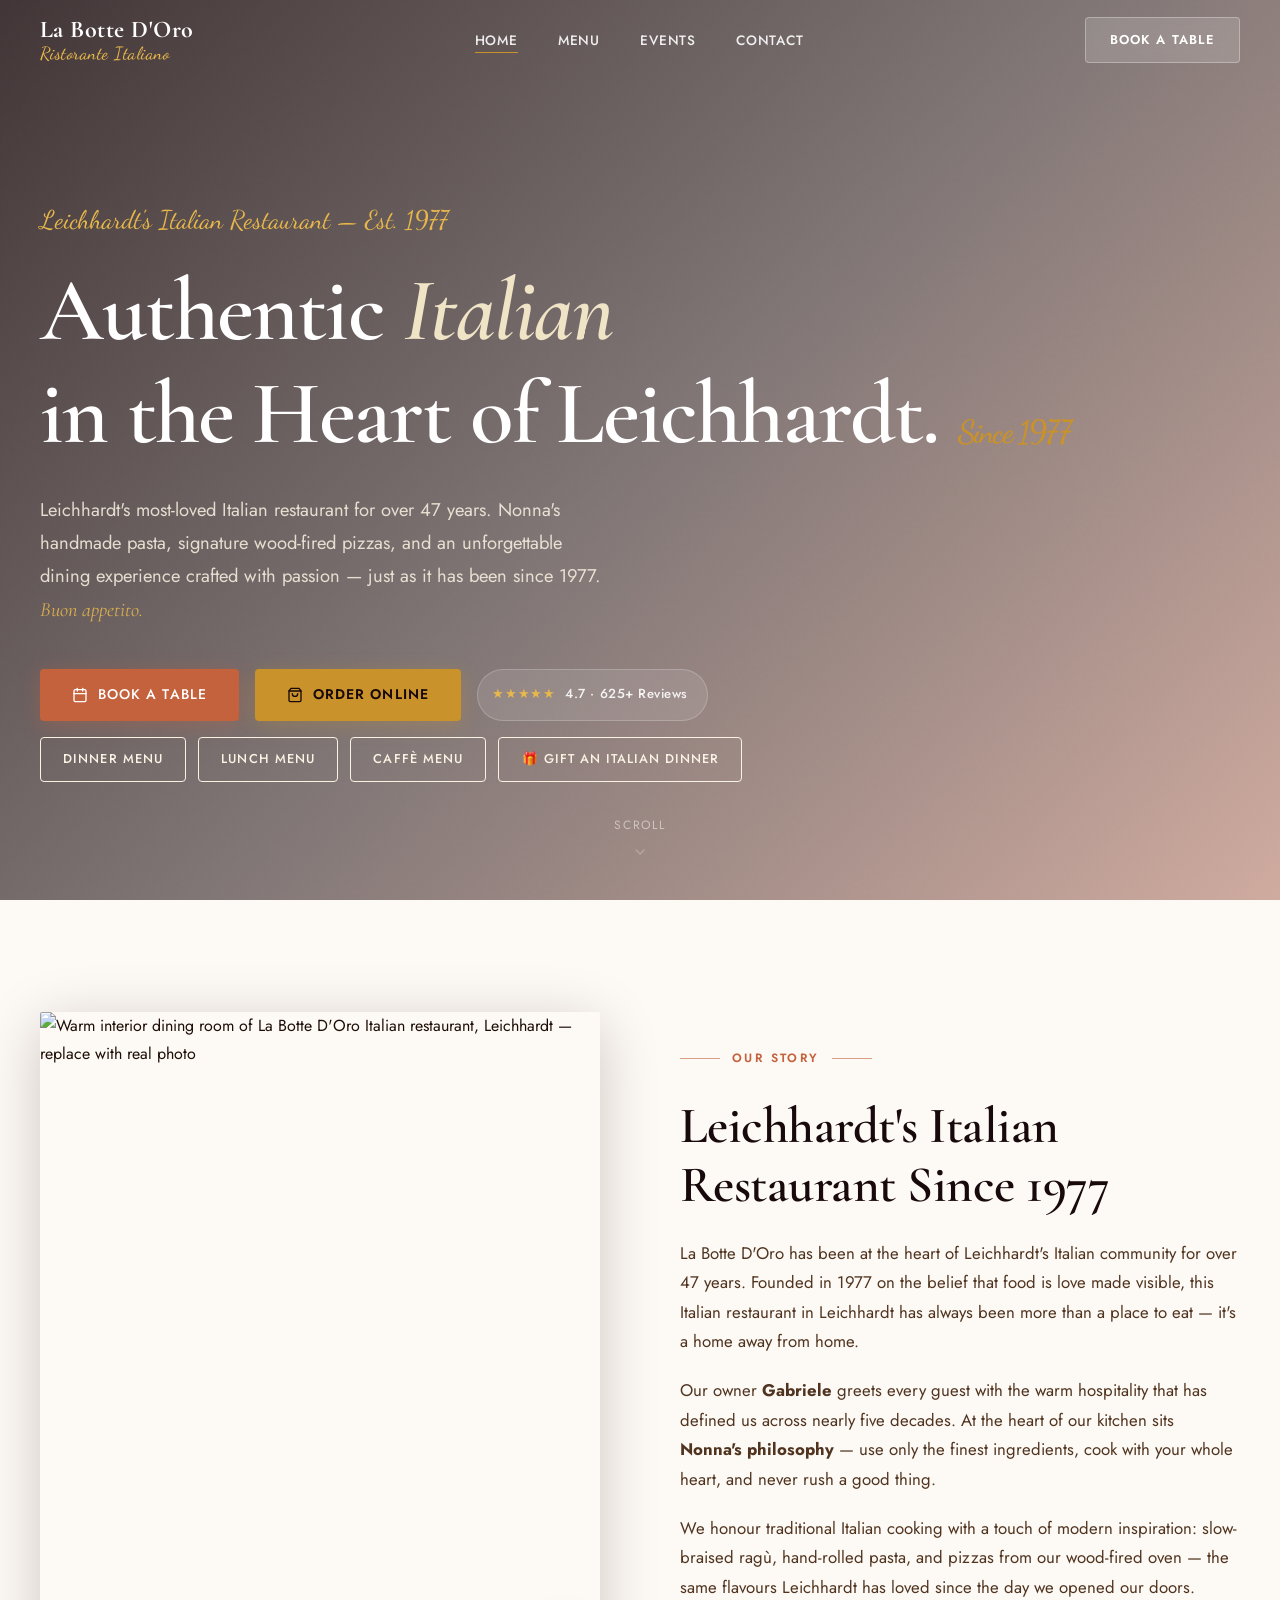
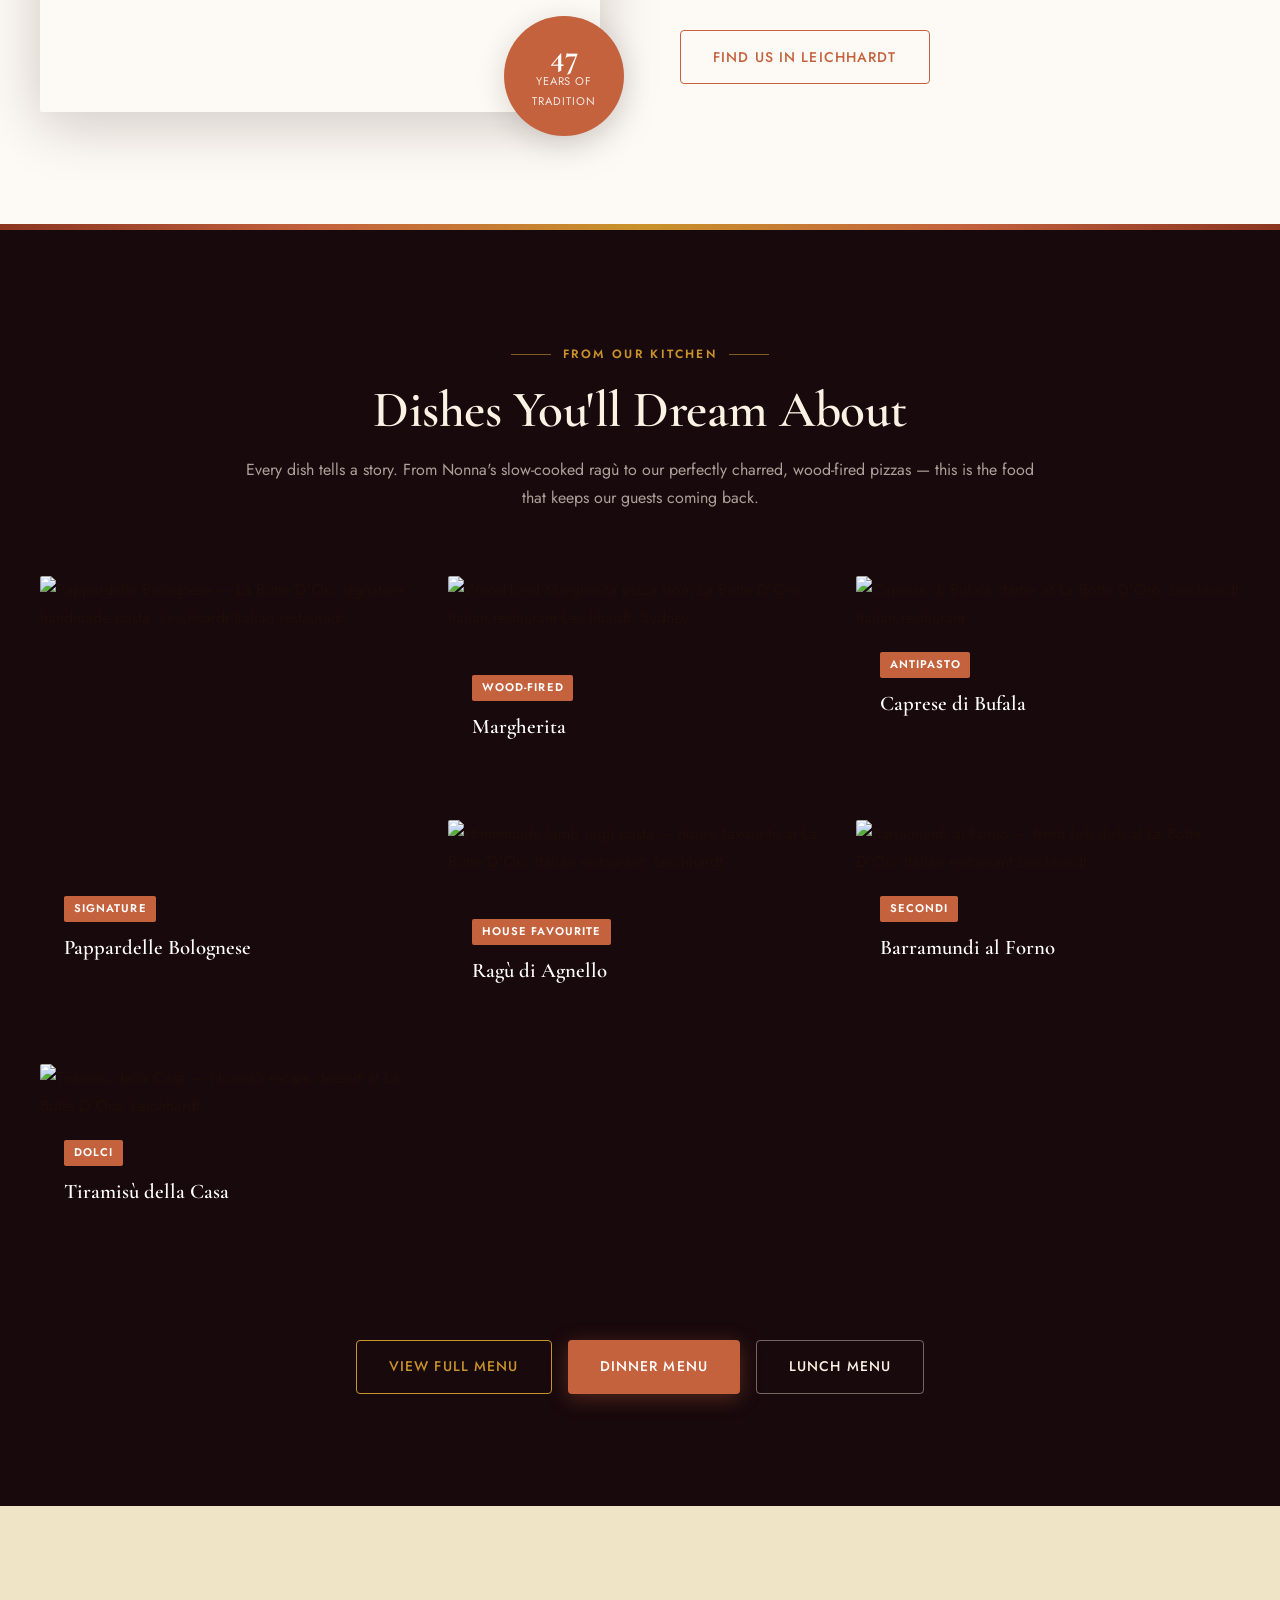
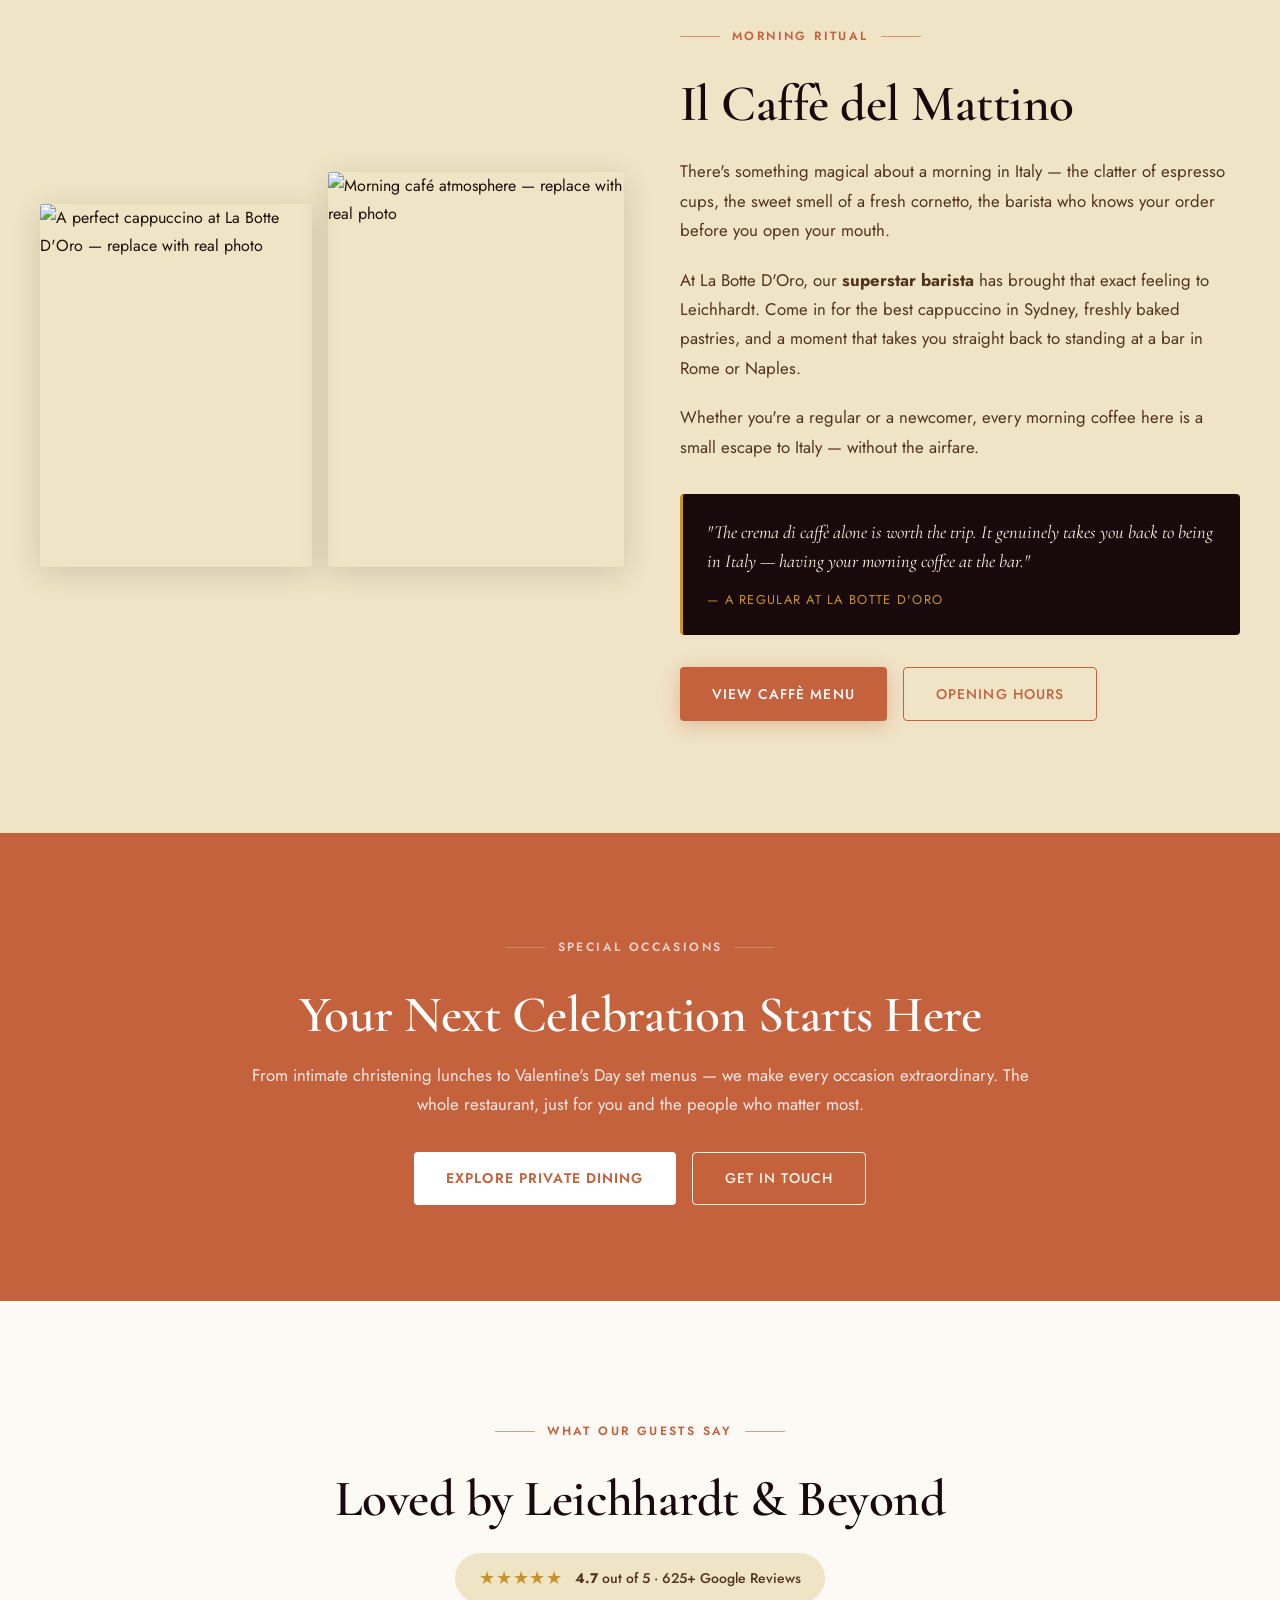
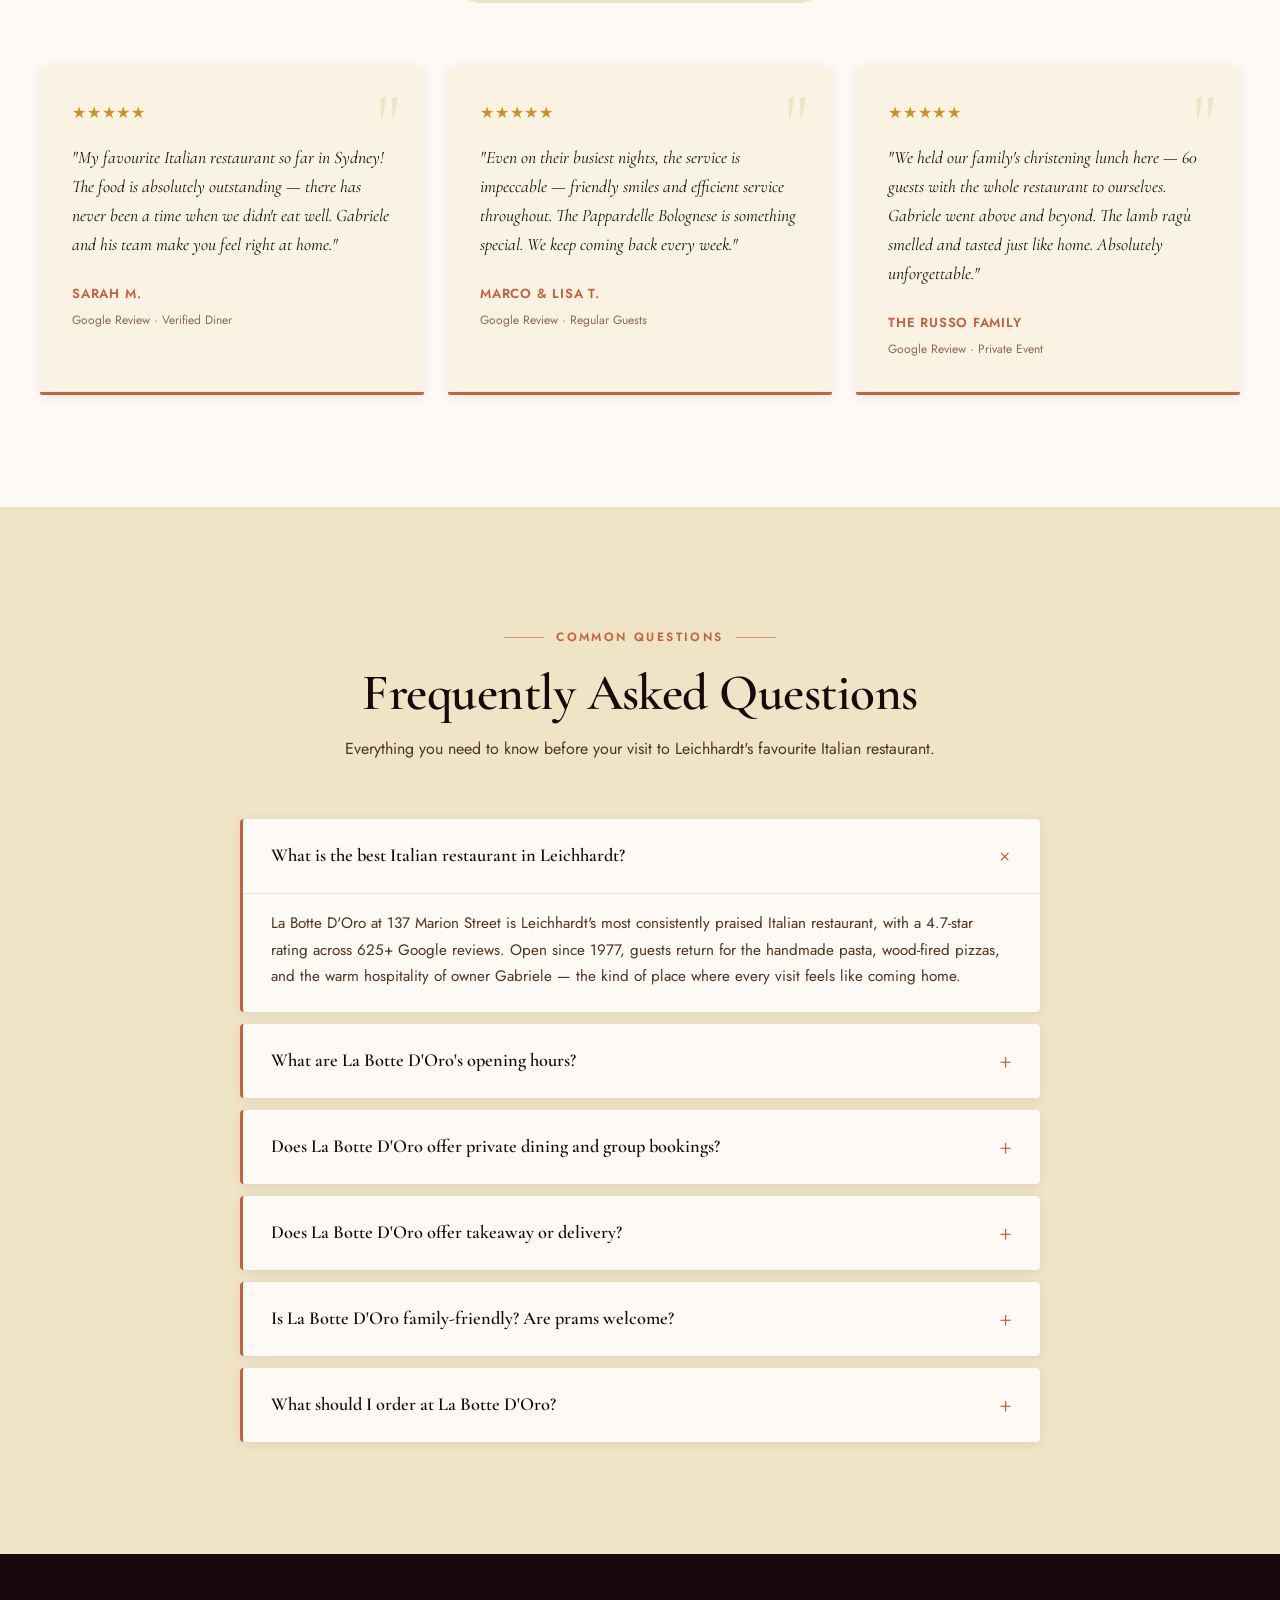
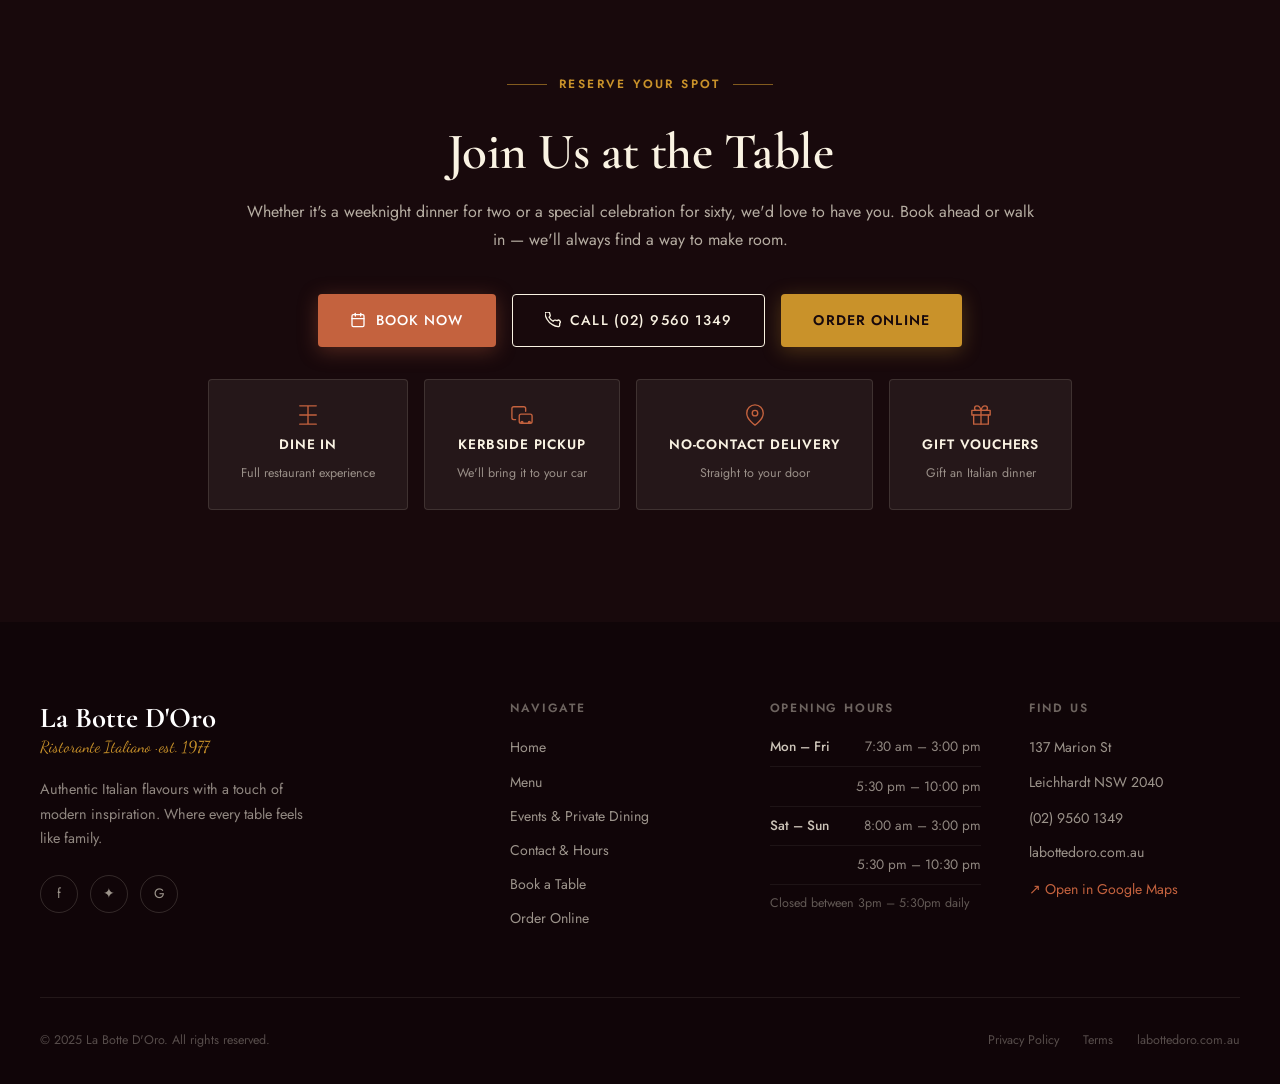
==== index.html @ 8430e892 "SEO/AEO optimisation: structured data, FAQ, keyword rewrites - Add Restaurant + FAQPage JSON-LD sche" ====
<!DOCTYPE html>
<html lang="en-AU">
<head>
  <meta charset="UTF-8">
  <meta name="viewport" content="width=device-width, initial-scale=1.0">

  <!-- ── PRIMARY SEO ──────────────────────────────────────── -->
  <title>Italian Restaurant Leichhardt | La Botte D'Oro — Since 1977</title>
  <meta name="description" content="La Botte D'Oro is Leichhardt's most loved Italian restaurant since 1977. Handmade pasta, wood-fired pizza, 4.7★ on 625 reviews. Book a table or order online — 137 Marion St, Leichhardt NSW.">
  <link rel="canonical" href="https://labottedoro.com.au/">

  <!-- ── OPEN GRAPH ────────────────────────────────────────── -->
  <meta property="og:type" content="restaurant">
  <meta property="og:title" content="La Botte D'Oro — Italian Restaurant Leichhardt Since 1977">
  <meta property="og:description" content="Handmade pasta, wood-fired pizza & the warmth of Nonna's kitchen. Leichhardt's favourite Italian restaurant — 4.7★ across 625 reviews.">
  <meta property="og:image" content="https://labottedoro.com.au/images/og-image.jpg">
  <meta property="og:url" content="https://labottedoro.com.au/">
  <meta property="og:site_name" content="La Botte D'Oro">
  <meta name="twitter:card" content="summary_large_image">

  <!-- ── JSON-LD: RESTAURANT SCHEMA ────────────────────────── -->
  <script type="application/ld+json">
  {
    "@context": "https://schema.org",
    "@type": "Restaurant",
    "@id": "https://labottedoro.com.au/#restaurant",
    "name": "La Botte D'Oro",
    "alternateName": "La Botte Doro",
    "description": "Authentic Italian restaurant in Leichhardt, Sydney, serving handmade pasta, wood-fired pizza, and traditional Italian cuisine since 1977. Owned by Gabriele, rated 4.7 stars across 625+ reviews.",
    "url": "https://labottedoro.com.au",
    "telephone": "+61295601349",
    "email": "info@labottedoro.com.au",
    "foundingDate": "1977",
    "priceRange": "$$",
    "servesCuisine": ["Italian", "Pizza", "Pasta", "Seafood"],
    "address": {
      "@type": "PostalAddress",
      "streetAddress": "137 Marion Street",
      "addressLocality": "Leichhardt",
      "addressRegion": "NSW",
      "postalCode": "2040",
      "addressCountry": "AU"
    },
    "geo": {
      "@type": "GeoCoordinates",
      "latitude": -33.88297,
      "longitude": 151.15127
    },
    "aggregateRating": {
      "@type": "AggregateRating",
      "ratingValue": "4.7",
      "reviewCount": "625",
      "bestRating": "5",
      "worstRating": "1"
    },
    "openingHoursSpecification": [
      {
        "@type": "OpeningHoursSpecification",
        "dayOfWeek": ["Monday","Tuesday","Wednesday","Thursday","Friday"],
        "opens": "07:30",
        "closes": "15:00"
      },
      {
        "@type": "OpeningHoursSpecification",
        "dayOfWeek": ["Monday","Tuesday","Wednesday","Thursday"],
        "opens": "17:30",
        "closes": "22:00"
      },
      {
        "@type": "OpeningHoursSpecification",
        "dayOfWeek": ["Friday","Saturday","Sunday"],
        "opens": "17:30",
        "closes": "22:30"
      },
      {
        "@type": "OpeningHoursSpecification",
        "dayOfWeek": ["Saturday","Sunday"],
        "opens": "08:00",
        "closes": "15:00"
      }
    ],
    "hasMenu": "https://labottedoro.com.au/menu",
    "menu": "https://labottedoro.com.au/menu",
    "amenityFeature": [
      {"@type": "LocationFeatureSpecification", "name": "Private dining", "value": true},
      {"@type": "LocationFeatureSpecification", "name": "Takeaway", "value": true},
      {"@type": "LocationFeatureSpecification", "name": "Delivery", "value": true},
      {"@type": "LocationFeatureSpecification", "name": "Family-friendly", "value": true},
      {"@type": "LocationFeatureSpecification", "name": "Pram accessible", "value": true}
    ],
    "image": "https://labottedoro.com.au/images/restaurant.jpg",
    "sameAs": [
      "https://www.facebook.com/labottedorosydney",
      "https://www.instagram.com/labottedoro"
    ]
  }
  </script>

  <!-- ── JSON-LD: FAQ SCHEMA ───────────────────────────────── -->
  <script type="application/ld+json">
  {
    "@context": "https://schema.org",
    "@type": "FAQPage",
    "mainEntity": [
      {
        "@type": "Question",
        "name": "What is the best Italian restaurant in Leichhardt, Sydney?",
        "acceptedAnswer": {
          "@type": "Answer",
          "text": "La Botte D'Oro at 137 Marion Street, Leichhardt is consistently rated among Sydney's best Italian restaurants, holding a 4.7-star rating across 625+ Google reviews. Open since 1977, it is known for authentic handmade pasta (including a legendary Pappardelle Bolognese and lamb ragù), wood-fired pizzas, and the genuine hospitality of owner Gabriele."
        }
      },
      {
        "@type": "Question",
        "name": "What are La Botte D'Oro's opening hours?",
        "acceptedAnswer": {
          "@type": "Answer",
          "text": "La Botte D'Oro is open Monday to Friday from 7:30 am to 3:00 pm for breakfast and lunch, then reopens for dinner from 5:30 pm to 10:00 pm (10:30 pm on Fridays). On weekends, breakfast and lunch run from 8:00 am to 3:00 pm, and dinner from 5:30 pm to 10:30 pm. The restaurant closes between 3:00 pm and 5:30 pm daily."
        }
      },
      {
        "@type": "Question",
        "name": "Does La Botte D'Oro do private dining and group bookings?",
        "acceptedAnswer": {
          "@type": "Answer",
          "text": "Yes. La Botte D'Oro offers exclusive private dining, including full restaurant hire for groups up to 60+ guests. They have hosted christenings, birthday parties, anniversary dinners, Valentine's Day set menus, and corporate events. Contact Gabriele directly on (02) 9560 1349 or via the website to discuss your event."
        }
      },
      {
        "@type": "Question",
        "name": "Does La Botte D'Oro offer takeaway or delivery?",
        "acceptedAnswer": {
          "@type": "Answer",
          "text": "Yes. La Botte D'Oro offers dine-in, kerbside pickup, and no-contact home delivery. Takeaway pizzas are available — call ahead on (02) 9560 1349 or order online via their website at labottedoro.com.au."
        }
      },
      {
        "@type": "Question",
        "name": "Is La Botte D'Oro family-friendly and pram accessible?",
        "acceptedAnswer": {
          "@type": "Answer",
          "text": "Yes, La Botte D'Oro is genuinely family-friendly. The team warmly accommodates prams, young children, and short-notice bookings. High chairs are available, and owner Gabriele is well known for going out of his way to make families feel welcome."
        }
      },
      {
        "@type": "Question",
        "name": "What should I order at La Botte D'Oro?",
        "acceptedAnswer": {
          "@type": "Answer",
          "text": "Must-try dishes at La Botte D'Oro include the Pappardelle Bolognese (handmade pasta in Nonna's slow-braised meat sauce), the homemade lamb ragù, the wood-fired Margherita pizza (praised even by Neapolitan guests), the Prosciutto e Burrata pizza, perfectly cooked Barramundi, and the freshly made cannoli. For coffee, the crema di caffè and cappuccino are widely considered the best in the area."
        }
      }
    ]
  }
  </script>

  <link rel="stylesheet" href="css/styles.css">
  <link rel="preconnect" href="https://fonts.googleapis.com">
  <link rel="preconnect" href="https://fonts.gstatic.com" crossorigin>
  <link rel="icon" href="data:image/svg+xml,<svg xmlns='http://www.w3.org/2000/svg' viewBox='0 0 100 100'><text y='.9em' font-size='90'>🫙</text></svg>">
</head>
<body>

  <!-- ═══════════════════════════════════════════
       NAVIGATION
  ═══════════════════════════════════════════ -->
  <nav class="nav" id="nav">
    <div class="nav__inner">
      <a href="index.html" class="nav__logo">
        La Botte D'Oro
        <span>Ristorante Italiano</span>
      </a>

      <ul class="nav__links">
        <li><a href="index.html" class="active">Home</a></li>
        <li><a href="menu.html">Menu</a></li>
        <li><a href="events.html">Events</a></li>
        <li><a href="contact.html">Contact</a></li>
      </ul>

      <a href="https://labottedoro.com.au/book" class="nav__book" target="_blank" rel="noopener">
        Book a Table
      </a>

      <button class="nav__burger" aria-label="Open menu">
        <span></span><span></span><span></span>
      </button>
    </div>
  </nav>

  <!-- Mobile Menu Overlay -->
  <div class="nav__mobile">
    <button class="nav__mobile-close" aria-label="Close menu">✕</button>
    <a href="index.html">Home</a>
    <a href="menu.html">Menu</a>
    <a href="events.html">Events</a>
    <a href="contact.html">Contact</a>
    <a href="https://labottedoro.com.au/book" class="btn btn--primary" style="margin-top:1rem">Book a Table</a>
  </div>


  <!-- ═══════════════════════════════════════════
       HERO
  ═══════════════════════════════════════════ -->
  <section class="hero">
    <!-- TODO: Replace with real restaurant photo -->
    <div class="hero__bg" style="background-image: url('https://images.unsplash.com/photo-1414235077428-338989a2e8c0?w=1800&q=85&fit=crop')"></div>
    <div class="hero__overlay"></div>

    <div class="hero__content">
      <p class="hero__eyebrow">Leichhardt's Italian Restaurant — Est. 1977</p>
      <h1 class="hero__title">
        Authentic <em>Italian</em><br>in the Heart of Leichhardt.
        <span class="hero__since">Since 1977</span>
      </h1>
      <p class="hero__intro">
        Leichhardt's most-loved Italian restaurant for over 47 years.
        Nonna's handmade pasta, signature wood-fired pizzas, and an
        unforgettable dining experience crafted with passion — just as it has
        been since 1977.
        <em style="font-style:italic;font-family:'Cormorant Garamond',serif;font-size:1.1em;color:rgba(232,184,75,.9)"> Buon appetito.</em>
      </p>

      <div class="hero__ctas">
        <a href="https://labottedoro.com.au/book" class="btn btn--primary" target="_blank" rel="noopener">
          <svg width="16" height="16" viewBox="0 0 24 24" fill="none" stroke="currentColor" stroke-width="2" stroke-linecap="round" stroke-linejoin="round"><rect x="3" y="4" width="18" height="18" rx="2"/><line x1="16" y1="2" x2="16" y2="6"/><line x1="8" y1="2" x2="8" y2="6"/><line x1="3" y1="10" x2="21" y2="10"/></svg>
          Book a Table
        </a>
        <a href="https://labottedoro.com.au/order" class="btn btn--gold" target="_blank" rel="noopener">
          <svg width="16" height="16" viewBox="0 0 24 24" fill="none" stroke="currentColor" stroke-width="2" stroke-linecap="round" stroke-linejoin="round"><path d="M6 2L3 6v14a2 2 0 002 2h14a2 2 0 002-2V6l-3-4z"/><line x1="3" y1="6" x2="21" y2="6"/><path d="M16 10a4 4 0 01-8 0"/></svg>
          Order Online
        </a>
        <span class="hero__badge">
          <span class="hero__badge-stars">★★★★★</span>
          4.7 · 625+ Reviews
        </span>
      </div>

      <div class="hero__ctas-secondary">
        <a href="menu.html#dinner" class="btn btn--outline btn--sm">Dinner Menu</a>
        <a href="menu.html#lunch" class="btn btn--outline btn--sm">Lunch Menu</a>
        <a href="menu.html#caffe" class="btn btn--outline btn--sm">Caffè Menu</a>
        <a href="https://labottedoro.com.au/gift" class="btn btn--outline btn--sm" target="_blank" rel="noopener">
          🎁 Gift an Italian Dinner
        </a>
      </div>
    </div>

    <div class="hero__scroll">
      <span>Scroll</span>
      <svg width="16" height="16" viewBox="0 0 24 24" fill="none" stroke="currentColor" stroke-width="2" stroke-linecap="round" stroke-linejoin="round"><polyline points="6 9 12 15 18 9"/></svg>
    </div>
  </section>


  <!-- ═══════════════════════════════════════════
       OUR STORY
  ═══════════════════════════════════════════ -->
  <section class="story">
    <div class="container">
      <div class="story__grid">

        <div class="story__img-wrap reveal">
          <!-- TODO: Replace with real restaurant interior or Gabriele photo -->
          <img
            src="https://images.unsplash.com/photo-1517248135467-4c7edcad34c4?w=800&q=80&fit=crop"
            alt="Warm interior dining room of La Botte D'Oro Italian restaurant, Leichhardt — replace with real photo"
            class="story__img"
            loading="lazy"
          >
          <div class="story__img-badge">
            <strong>47</strong>
            <span>Years of Tradition</span>
          </div>
        </div>

        <div class="story__text reveal reveal-delay-2">
          <span class="section-label">Our Story</span>
          <h2>Leichhardt's Italian Restaurant Since 1977</h2>
          <p>
            La Botte D'Oro has been at the heart of Leichhardt's Italian community
            for over 47 years. Founded in 1977 on the belief that food is love made
            visible, this Italian restaurant in Leichhardt has always been more than
            a place to eat — it's a home away from home.
          </p>
          <p>
            Our owner <strong>Gabriele</strong> greets every guest with the warm
            hospitality that has defined us across nearly five decades. At the heart of
            our kitchen sits <strong>Nonna's philosophy</strong> — use only the finest
            ingredients, cook with your whole heart, and never rush a good thing.
          </p>
          <p>
            We honour traditional Italian cooking with a touch of modern inspiration:
            slow-braised ragù, hand-rolled pasta, and pizzas from our wood-fired oven —
            the same flavours Leichhardt has loved since the day we opened our doors.
          </p>
          <a href="contact.html" class="btn btn--outline-dark" style="margin-top:0.5rem">
            Find Us in Leichhardt
          </a>
        </div>

      </div>
    </div>
  </section>


  <!-- ═══════════════════════════════════════════
       FEATURED DISHES
  ═══════════════════════════════════════════ -->
  <section class="dishes">
    <div class="container">
      <div class="dishes__header reveal">
        <span class="section-label">From Our Kitchen</span>
        <h2>Dishes You'll Dream About</h2>
        <p class="p--wide">Every dish tells a story. From Nonna's slow-cooked ragù to our perfectly charred, wood-fired pizzas — this is the food that keeps our guests coming back.</p>
      </div>

      <div class="dishes__grid">

        <!-- Large featured card -->
        <div class="dish-card reveal">
          <!-- TODO: Replace with real Pappardelle Bolognese photo -->
          <img
            src="https://images.unsplash.com/photo-1555949258-eb67b1ef0ceb?w=800&q=80&fit=crop"
            alt="Pappardelle Bolognese — La Botte D'Oro signature handmade pasta, Leichhardt Italian restaurant"
            class="dish-card__img"
            loading="lazy"
          >
          <div class="dish-card__overlay"></div>
          <div class="dish-card__info">
            <span class="dish-card__tag">Signature</span>
            <div class="dish-card__name">Pappardelle Bolognese</div>
            <div class="dish-card__desc">Wide ribbons of handmade pasta in a rich, slow-braised meat sauce. The one that makes them come back.</div>
          </div>
        </div>

        <!-- Regular cards -->
        <div class="dish-card reveal reveal-delay-1">
          <!-- TODO: Replace with real Margherita pizza photo -->
          <img
            src="https://images.unsplash.com/photo-1574071318508-1cdbab80d002?w=800&q=80&fit=crop"
            alt="Wood-fired Margherita pizza from La Botte D'Oro Italian restaurant Leichhardt, Sydney"
            class="dish-card__img"
            loading="lazy"
          >
          <div class="dish-card__overlay"></div>
          <div class="dish-card__info">
            <span class="dish-card__tag">Wood-Fired</span>
            <div class="dish-card__name">Margherita</div>
            <div class="dish-card__desc">Light, perfectly balanced. Even praised by a Neapolitan.</div>
          </div>
        </div>

        <div class="dish-card reveal reveal-delay-2">
          <!-- TODO: Replace with real Caprese photo -->
          <img
            src="https://images.unsplash.com/photo-1546069901-ba9599a7e63c?w=800&q=80&fit=crop"
            alt="Caprese di Bufala starter at La Botte D'Oro, Leichhardt Italian restaurant"
            class="dish-card__img"
            loading="lazy"
          >
          <div class="dish-card__overlay"></div>
          <div class="dish-card__info">
            <span class="dish-card__tag">Antipasto</span>
            <div class="dish-card__name">Caprese di Bufala</div>
            <div class="dish-card__desc">Buffalo mozzarella, heirloom tomatoes, fresh basil, EVOO.</div>
          </div>
        </div>

        <div class="dish-card reveal reveal-delay-1">
          <!-- TODO: Replace with real lamb ragu / pasta photo -->
          <img
            src="https://images.unsplash.com/photo-1551183053-bf91798d765a?w=800&q=80&fit=crop"
            alt="Homemade lamb ragù pasta — house favourite at La Botte D'Oro Italian restaurant, Leichhardt"
            class="dish-card__img"
            loading="lazy"
          >
          <div class="dish-card__overlay"></div>
          <div class="dish-card__info">
            <span class="dish-card__tag">House Favourite</span>
            <div class="dish-card__name">Ragù di Agnello</div>
            <div class="dish-card__desc">Homemade lamb ragù — smells and tastes just like home.</div>
          </div>
        </div>

        <div class="dish-card reveal reveal-delay-2">
          <!-- TODO: Replace with real Barramundi photo -->
          <img
            src="https://images.unsplash.com/photo-1519708227418-c8fd9a32b7a2?w=800&q=80&fit=crop"
            alt="Barramundi al Forno — fresh fish dish at La Botte D'Oro Italian restaurant Leichhardt"
            class="dish-card__img"
            loading="lazy"
          >
          <div class="dish-card__overlay"></div>
          <div class="dish-card__info">
            <span class="dish-card__tag">Secondi</span>
            <div class="dish-card__name">Barramundi al Forno</div>
            <div class="dish-card__desc">Perfectly cooked barramundi, roasted herbs, lemon butter.</div>
          </div>
        </div>

        <div class="dish-card reveal reveal-delay-3">
          <!-- TODO: Replace with real Tiramisù photo -->
          <img
            src="https://images.unsplash.com/photo-1571877227200-a0d98ea607e9?w=800&q=80&fit=crop"
            alt="Tiramisù della Casa — Nonna's recipe dessert at La Botte D'Oro, Leichhardt"
            class="dish-card__img"
            loading="lazy"
          >
          <div class="dish-card__overlay"></div>
          <div class="dish-card__info">
            <span class="dish-card__tag">Dolci</span>
            <div class="dish-card__name">Tiramisù della Casa</div>
            <div class="dish-card__desc">Nonna's recipe. Mascarpone, espresso, savoiardi. Non-negotiable.</div>
          </div>
        </div>

      </div>

      <div class="dishes__cta reveal">
        <a href="menu.html" class="btn btn--outline" style="border-color:var(--c-gold);color:var(--c-gold)">
          View Full Menu
        </a>
        <a href="menu.html#dinner" class="btn btn--primary">Dinner Menu</a>
        <a href="menu.html#lunch" class="btn btn--outline" style="border-color:rgba(250,243,227,.4);color:var(--c-cream)">Lunch Menu</a>
      </div>
    </div>
  </section>


  <!-- ═══════════════════════════════════════════
       IL CAFFÈ MATTUTINO — MORNING CAFÉ
  ═══════════════════════════════════════════ -->
  <section class="caffe">
    <div class="container">
      <div class="caffe__grid">

        <div class="caffe__img-col reveal">
          <div class="caffe__imgs">
            <!-- TODO: Replace with real morning café / barista photos -->
            <img
              src="https://images.unsplash.com/photo-1534040385115-33dcb3acba5b?w=600&q=80&fit=crop"
              alt="A perfect cappuccino at La Botte D'Oro — replace with real photo"
              class="caffe__img"
              loading="lazy"
            >
            <img
              src="https://images.unsplash.com/photo-1495474472287-4d71bcdd2085?w=600&q=80&fit=crop"
              alt="Morning café atmosphere — replace with real photo"
              class="caffe__img"
              loading="lazy"
            >
          </div>
        </div>

        <div class="caffe__text reveal reveal-delay-2">
          <span class="section-label">Morning Ritual</span>
          <h2>Il Caffè del Mattino</h2>
          <p>
            There's something magical about a morning in Italy — the clatter of
            espresso cups, the sweet smell of a fresh cornetto, the barista who
            knows your order before you open your mouth.
          </p>
          <p>
            At La Botte D'Oro, our <strong>superstar barista</strong> has brought that
            exact feeling to Leichhardt. Come in for the best cappuccino in Sydney,
            freshly baked pastries, and a moment that takes you straight back to
            standing at a bar in Rome or Naples.
          </p>
          <p>
            Whether you're a regular or a newcomer, every morning coffee here
            is a small escape to Italy — without the airfare.
          </p>

          <div class="caffe__feature">
            <p>"The crema di caffè alone is worth the trip. It genuinely takes you back to being in Italy — having your morning coffee at the bar."</p>
            <cite>— A regular at La Botte D'Oro</cite>
          </div>

          <div style="margin-top:2rem;display:flex;gap:1rem;flex-wrap:wrap">
            <a href="menu.html#caffe" class="btn btn--primary">View Caffè Menu</a>
            <a href="contact.html" class="btn btn--outline-dark">Opening Hours</a>
          </div>
        </div>

      </div>
    </div>
  </section>


  <!-- ═══════════════════════════════════════════
       EVENTS CTA STRIP
  ═══════════════════════════════════════════ -->
  <section class="events-strip">
    <div class="container">
      <div class="events-strip__inner reveal">
        <span class="section-label" style="justify-content:center">Special Occasions</span>
        <h2>Your Next Celebration Starts Here</h2>
        <p class="p--wide">
          From intimate christening lunches to Valentine's Day set menus — we make
          every occasion extraordinary. The whole restaurant, just for you and the
          people who matter most.
        </p>
        <div style="display:flex;justify-content:center;gap:1rem;flex-wrap:wrap">
          <a href="events.html" class="btn" style="background:#fff;color:var(--c-terra);font-weight:600">
            Explore Private Dining
          </a>
          <a href="contact.html" class="btn btn--outline">
            Get in Touch
          </a>
        </div>
      </div>
    </div>
  </section>


  <!-- ═══════════════════════════════════════════
       TESTIMONIALS
  ═══════════════════════════════════════════ -->
  <section class="testimonials">
    <div class="container">
      <div class="testimonials__header reveal">
        <span class="section-label">What Our Guests Say</span>
        <h2>Loved by Leichhardt & Beyond</h2>
        <div class="testimonials__rating">
          <span class="stars">★★★★★</span>
          <span><strong>4.7</strong> out of 5 · 625+ Google Reviews</span>
        </div>
      </div>

      <div class="testimonials__grid">

        <div class="review-card reveal">
          <div class="review-card__bg-q">"</div>
          <div class="review-card__stars">★★★★★</div>
          <p class="review-card__quote">
            "My favourite Italian restaurant so far in Sydney! The food is absolutely
            outstanding — there has never been a time when we didn't eat well. Gabriele
            and his team make you feel right at home."
          </p>
          <div class="review-card__author">Sarah M.</div>
          <div class="review-card__platform">Google Review · Verified Diner</div>
        </div>

        <div class="review-card reveal reveal-delay-1">
          <div class="review-card__bg-q">"</div>
          <div class="review-card__stars">★★★★★</div>
          <p class="review-card__quote">
            "Even on their busiest nights, the service is impeccable — friendly smiles
            and efficient service throughout. The Pappardelle Bolognese is something
            special. We keep coming back every week."
          </p>
          <div class="review-card__author">Marco &amp; Lisa T.</div>
          <div class="review-card__platform">Google Review · Regular Guests</div>
        </div>

        <div class="review-card reveal reveal-delay-2">
          <div class="review-card__bg-q">"</div>
          <div class="review-card__stars">★★★★★</div>
          <p class="review-card__quote">
            "We held our family's christening lunch here — 60 guests with the whole
            restaurant to ourselves. Gabriele went above and beyond. The lamb ragù
            smelled and tasted just like home. Absolutely unforgettable."
          </p>
          <div class="review-card__author">The Russo Family</div>
          <div class="review-card__platform">Google Review · Private Event</div>
        </div>

      </div>
    </div>
  </section>


  <!-- ═══════════════════════════════════════════
       FAQ SECTION
  ═══════════════════════════════════════════ -->
  <section class="faq" id="faq" itemscope itemtype="https://schema.org/FAQPage">
    <div class="container container--narrow">
      <div class="faq__header reveal" style="text-align:center;margin-bottom:3.5rem">
        <span class="section-label" style="justify-content:center">Common Questions</span>
        <h2>Frequently Asked Questions</h2>
        <p class="p--center" style="color:var(--c-text-mid);margin-top:.75rem">Everything you need to know before your visit to Leichhardt's favourite Italian restaurant.</p>
      </div>

      <div class="faq__list">

        <div class="faq__item reveal" itemscope itemprop="mainEntity" itemtype="https://schema.org/Question">
          <h3 class="faq__q" itemprop="name">What is the best Italian restaurant in Leichhardt?</h3>
          <div class="faq__a" itemscope itemprop="acceptedAnswer" itemtype="https://schema.org/Answer">
            <p itemprop="text">La Botte D'Oro at 137 Marion Street is Leichhardt's most consistently praised Italian restaurant, with a 4.7-star rating across 625+ Google reviews. Open since 1977, guests return for the handmade pasta, wood-fired pizzas, and the warm hospitality of owner Gabriele — the kind of place where every visit feels like coming home.</p>
          </div>
        </div>

        <div class="faq__item reveal reveal-delay-1" itemscope itemprop="mainEntity" itemtype="https://schema.org/Question">
          <h3 class="faq__q" itemprop="name">What are La Botte D'Oro's opening hours?</h3>
          <div class="faq__a" itemscope itemprop="acceptedAnswer" itemtype="https://schema.org/Answer">
            <p itemprop="text">We're open Monday to Friday from <strong>7:30 am – 3:00 pm</strong> and again from <strong>5:30 pm – 10:00 pm</strong>. On weekends, breakfast and lunch run <strong>8:00 am – 3:00 pm</strong>, and dinner from <strong>5:30 pm – 10:30 pm</strong>. The restaurant closes between 3:00 pm and 5:30 pm every day. Call us on <a href="tel:0295601349" style="color:var(--c-terra)">(02) 9560 1349</a> to confirm.</p>
          </div>
        </div>

        <div class="faq__item reveal reveal-delay-2" itemscope itemprop="mainEntity" itemtype="https://schema.org/Question">
          <h3 class="faq__q" itemprop="name">Does La Botte D'Oro offer private dining and group bookings?</h3>
          <div class="faq__a" itemscope itemprop="acceptedAnswer" itemtype="https://schema.org/Answer">
            <p itemprop="text">Yes — we regularly host private events for groups of 20 to 60+ guests, including the full restaurant exclusively for your party. We've hosted christenings, anniversary dinners, birthday celebrations, Valentine's Day set menus, and corporate lunches. <a href="events.html" style="color:var(--c-terra)">Learn more about private dining</a> or call Gabriele directly on (02) 9560 1349.</p>
          </div>
        </div>

        <div class="faq__item reveal" itemscope itemprop="mainEntity" itemtype="https://schema.org/Question">
          <h3 class="faq__q" itemprop="name">Does La Botte D'Oro offer takeaway or delivery?</h3>
          <div class="faq__a" itemscope itemprop="acceptedAnswer" itemtype="https://schema.org/Answer">
            <p itemprop="text">Yes. We offer dine-in, kerbside pickup, and no-contact home delivery. Takeaway pizzas are a popular option — call ahead on <a href="tel:0295601349" style="color:var(--c-terra)">(02) 9560 1349</a> or <a href="https://labottedoro.com.au/order" style="color:var(--c-terra)">order online</a>.</p>
          </div>
        </div>

        <div class="faq__item reveal reveal-delay-1" itemscope itemprop="mainEntity" itemtype="https://schema.org/Question">
          <h3 class="faq__q" itemprop="name">Is La Botte D'Oro family-friendly? Are prams welcome?</h3>
          <div class="faq__a" itemscope itemprop="acceptedAnswer" itemtype="https://schema.org/Answer">
            <p itemprop="text">Absolutely. La Botte D'Oro is genuinely, warmly family-friendly. We accommodate prams, high chairs, and short-notice family bookings without fuss. Gabriele and the team believe a great Italian restaurant should welcome everyone — bambini included.</p>
          </div>
        </div>

        <div class="faq__item reveal reveal-delay-2" itemscope itemprop="mainEntity" itemtype="https://schema.org/Question">
          <h3 class="faq__q" itemprop="name">What should I order at La Botte D'Oro?</h3>
          <div class="faq__a" itemscope itemprop="acceptedAnswer" itemtype="https://schema.org/Answer">
            <p itemprop="text">First-time visitors should not leave without trying the <strong>Pappardelle Bolognese</strong> (Nonna's slow-braised meat sauce on handmade pasta), the <strong>wood-fired Margherita pizza</strong>, and the <strong>crema di caffè</strong> with your morning coffee. Other crowd favourites include the homemade lamb ragù, the Prosciutto e Burrata pizza, fresh cannoli, and perfectly cooked Barramundi. See our <a href="menu.html" style="color:var(--c-terra)">full menu here</a>.</p>
          </div>
        </div>

      </div>
    </div>
  </section>


  <!-- ═══════════════════════════════════════════
       BOOK A TABLE
  ═══════════════════════════════════════════ -->
  <section class="book">
    <div class="container">
      <div class="book__inner reveal">
        <span class="section-label">Reserve Your Spot</span>
        <h2>Join Us at the Table</h2>
        <p class="p--wide">
          Whether it's a weeknight dinner for two or a special celebration for sixty,
          we'd love to have you. Book ahead or walk in — we'll always find a way to
          make room.
        </p>

        <div style="display:flex;justify-content:center;gap:1rem;flex-wrap:wrap;margin-bottom:2rem">
          <a href="https://labottedoro.com.au/book" class="btn btn--primary" target="_blank" rel="noopener">
            <svg width="16" height="16" viewBox="0 0 24 24" fill="none" stroke="currentColor" stroke-width="2" stroke-linecap="round" stroke-linejoin="round"><rect x="3" y="4" width="18" height="18" rx="2"/><line x1="16" y1="2" x2="16" y2="6"/><line x1="8" y1="2" x2="8" y2="6"/><line x1="3" y1="10" x2="21" y2="10"/></svg>
            Book Now
          </a>
          <a href="tel:0295601349" class="btn btn--outline">
            <svg width="16" height="16" viewBox="0 0 24 24" fill="none" stroke="currentColor" stroke-width="2" stroke-linecap="round" stroke-linejoin="round"><path d="M22 16.92v3a2 2 0 01-2.18 2 19.79 19.79 0 01-8.63-3.07A19.5 19.5 0 013 10.81 19.79 19.79 0 01.02 2.18 2 2 0 012 0h3a2 2 0 012 1.72c.13 1 .37 1.97.72 2.91a2 2 0 01-.45 2.11L6.09 7.91a16 16 0 006 6l1.17-1.17a2 2 0 012.11-.45c.94.35 1.92.59 2.91.72A2 2 0 0122 16.92z"/></svg>
            Call (02) 9560 1349
          </a>
          <a href="https://labottedoro.com.au/order" class="btn btn--gold" target="_blank" rel="noopener">Order Online</a>
        </div>

        <div class="book__options">
          <div class="book__option">
            <svg width="22" height="22" viewBox="0 0 24 24" fill="none" stroke="currentColor" stroke-width="1.5" stroke-linecap="round" stroke-linejoin="round"><path d="M3 2h18M3 22h18M12 2v20M3 12h18"/></svg>
            <strong>Dine In</strong>
            <span>Full restaurant experience</span>
          </div>
          <div class="book__option">
            <svg width="22" height="22" viewBox="0 0 24 24" fill="none" stroke="currentColor" stroke-width="1.5" stroke-linecap="round" stroke-linejoin="round"><path d="M5 17H3a2 2 0 01-2-2V5a2 2 0 012-2h11a2 2 0 012 2v3"/><rect x="9" y="11" width="14" height="10" rx="2"/><circle cx="12" cy="20" r="1"/><circle cx="20" cy="20" r="1"/></svg>
            <strong>Kerbside Pickup</strong>
            <span>We'll bring it to your car</span>
          </div>
          <div class="book__option">
            <svg width="22" height="22" viewBox="0 0 24 24" fill="none" stroke="currentColor" stroke-width="1.5" stroke-linecap="round" stroke-linejoin="round"><path d="M21 10c0 7-9 13-9 13s-9-6-9-13a9 9 0 0118 0z"/><circle cx="12" cy="10" r="3"/></svg>
            <strong>No-Contact Delivery</strong>
            <span>Straight to your door</span>
          </div>
          <div class="book__option">
            <svg width="22" height="22" viewBox="0 0 24 24" fill="none" stroke="currentColor" stroke-width="1.5" stroke-linecap="round" stroke-linejoin="round"><path d="M20 12V22H4V12"/><path d="M22 7H2v5h20V7z"/><path d="M12 22V7"/><path d="M12 7H7.5a2.5 2.5 0 010-5C11 2 12 7 12 7z"/><path d="M12 7h4.5a2.5 2.5 0 000-5C13 2 12 7 12 7z"/></svg>
            <strong>Gift Vouchers</strong>
            <span>Gift an Italian dinner</span>
          </div>
        </div>
      </div>
    </div>
  </section>


  <!-- ═══════════════════════════════════════════
       FOOTER
  ═══════════════════════════════════════════ -->
  <footer class="footer">
    <div class="container">
      <div class="footer__grid">

        <div>
          <div class="footer__brand-name">La Botte D'Oro</div>
          <span class="footer__brand-since">Ristorante Italiano · est. 1977</span>
          <p class="footer__brand-desc">
            Authentic Italian flavours with a touch of modern inspiration.
            Where every table feels like family.
          </p>
          <div class="footer__social">
            <a href="https://www.facebook.com/labottedorosydney" target="_blank" rel="noopener" aria-label="Facebook">f</a>
            <a href="https://www.instagram.com/labottedoro" target="_blank" rel="noopener" aria-label="Instagram">✦</a>
            <a href="https://g.page/labottedoro" target="_blank" rel="noopener" aria-label="Google">G</a>
          </div>
        </div>

        <div class="footer__col">
          <h4>Navigate</h4>
          <a href="index.html">Home</a>
          <a href="menu.html">Menu</a>
          <a href="events.html">Events &amp; Private Dining</a>
          <a href="contact.html">Contact &amp; Hours</a>
          <a href="https://labottedoro.com.au/book" target="_blank" rel="noopener">Book a Table</a>
          <a href="https://labottedoro.com.au/order" target="_blank" rel="noopener">Order Online</a>
        </div>

        <div class="footer__col">
          <h4>Opening Hours</h4>
          <div class="footer__hours-item"><strong>Mon – Fri</strong> <span>7:30 am – 3:00 pm</span></div>
          <div class="footer__hours-item"><strong></strong> <span>5:30 pm – 10:00 pm</span></div>
          <div class="footer__hours-item"><strong>Sat – Sun</strong> <span>8:00 am – 3:00 pm</span></div>
          <div class="footer__hours-item"><strong></strong> <span>5:30 pm – 10:30 pm</span></div>
          <p style="font-size:.78rem;color:rgba(250,243,227,.35);margin-top:.5rem">Closed between 3pm – 5:30pm daily</p>
        </div>

        <div class="footer__col">
          <h4>Find Us</h4>
          <p>137 Marion St</p>
          <p>Leichhardt NSW 2040</p>
          <a href="tel:0295601349" style="margin-top:.75rem">(02) 9560 1349</a>
          <a href="https://labottedoro.com.au" target="_blank" rel="noopener">labottedoro.com.au</a>
          <a href="https://maps.google.com/?q=137+Marion+St+Leichhardt+NSW+2040" target="_blank" rel="noopener" style="margin-top:.75rem;color:var(--c-terra)">
            ↗ Open in Google Maps
          </a>
        </div>

      </div>

      <div class="footer__bottom">
        <span>© 2025 La Botte D'Oro. All rights reserved.</span>
        <div style="display:flex;gap:1.5rem">
          <a href="#">Privacy Policy</a>
          <a href="#">Terms</a>
          <a href="https://labottedoro.com.au" target="_blank" rel="noopener">labottedoro.com.au</a>
        </div>
      </div>
    </div>
  </footer>

  <script src="js/main.js"></script>
</body>
</html>
---- css/styles.css ----
/* ============================================================
   LA BOTTE D'ORO — Main Stylesheet
   Design: Warm Trattoria — terracotta, parchment, espresso
   ============================================================ */

@import url('https://fonts.googleapis.com/css2?family=Cormorant+Garamond:ital,wght@0,400;0,500;0,600;0,700;1,400;1,500;1,600&family=Jost:wght@300;400;500;600&family=Dancing+Script:wght@500;600;700&display=swap');

/* ── CUSTOM PROPERTIES ───────────────────────────────────── */
:root {
  --c-espresso:     #18090c;
  --c-rust:         #8b3520;
  --c-terra:        #c4623e;
  --c-gold:         #c9922a;
  --c-gold-light:   #e8b84b;
  --c-cream:        #faf3e3;
  --c-parchment:    #f0e4c7;
  --c-warm-white:   #fdf9f4;
  --c-olive:        #4d6b3a;
  --c-text:         #1e0e08;
  --c-text-mid:     #503420;
  --c-text-soft:    #8a6a52;

  --font-display:   'Cormorant Garamond', serif;
  --font-body:      'Jost', sans-serif;
  --font-script:    'Dancing Script', cursive;

  --nav-h:          80px;
  --radius:         4px;

  --shadow-sm:   0 2px 12px rgba(24,9,12,.08);
  --shadow-md:   0 6px 30px rgba(24,9,12,.14);
  --shadow-lg:   0 12px 60px rgba(24,9,12,.20);

  --trans: .35s cubic-bezier(.25,.46,.45,.94);
}

/* ── RESET ───────────────────────────────────────────────── */
*, *::before, *::after { box-sizing: border-box; margin: 0; padding: 0; }
html { scroll-behavior: smooth; font-size: 16px; }
body {
  font-family: var(--font-body);
  color: var(--c-text);
  background: var(--c-warm-white);
  line-height: 1.75;
  overflow-x: hidden;
}
img { max-width: 100%; height: auto; display: block; }
a   { color: inherit; text-decoration: none; }
ul  { list-style: none; }
button { cursor: pointer; border: none; background: none; font-family: inherit; }

/* ── TYPOGRAPHY ──────────────────────────────────────────── */
h1, h2, h3, h4 {
  font-family: var(--font-display);
  font-weight: 600;
  line-height: 1.15;
  color: var(--c-espresso);
}
h1 { font-size: clamp(3rem, 7vw, 6.5rem); letter-spacing: -.02em; }
h2 { font-size: clamp(2rem, 4vw, 3.4rem); letter-spacing: -.01em; }
h3 { font-size: clamp(1.4rem, 2.5vw, 2rem); }
h4 { font-size: 1.3rem; }

.script {
  font-family: var(--font-script);
  font-weight: 600;
  color: var(--c-terra);
  display: block;
}
.script--gold { color: var(--c-gold); }
.script--lg   { font-size: clamp(1.6rem, 3vw, 2.4rem); }

p { max-width: 65ch; }
.p--wide { max-width: 80ch; }
.p--center { text-align: center; margin-inline: auto; }

/* ── UTILITY ─────────────────────────────────────────────── */
.container {
  width: min(1200px, 100% - 3rem);
  margin-inline: auto;
}
.container--narrow { width: min(800px, 100% - 3rem); margin-inline: auto; }

.section-label {
  font-family: var(--font-body);
  font-size: .75rem;
  font-weight: 600;
  letter-spacing: .2em;
  text-transform: uppercase;
  color: var(--c-terra);
  display: inline-flex;
  align-items: center;
  gap: .75rem;
  margin-bottom: 1rem;
}
.section-label::before, .section-label::after {
  content: '';
  width: 2.5rem;
  height: 1px;
  background: var(--c-terra);
  opacity: .6;
}

/* ── BUTTONS ─────────────────────────────────────────────── */
.btn {
  display: inline-flex;
  align-items: center;
  gap: .6rem;
  padding: .85rem 2rem;
  font-family: var(--font-body);
  font-size: .875rem;
  font-weight: 500;
  letter-spacing: .08em;
  text-transform: uppercase;
  border-radius: var(--radius);
  transition: var(--trans);
  white-space: nowrap;
}
.btn--primary {
  background: var(--c-terra);
  color: #fff;
  box-shadow: 0 4px 20px rgba(196,98,62,.35);
}
.btn--primary:hover {
  background: var(--c-rust);
  transform: translateY(-2px);
  box-shadow: 0 8px 30px rgba(196,98,62,.45);
}
.btn--gold {
  background: var(--c-gold);
  color: var(--c-espresso);
  font-weight: 600;
  box-shadow: 0 4px 20px rgba(201,146,42,.3);
}
.btn--gold:hover {
  background: var(--c-gold-light);
  transform: translateY(-2px);
}
.btn--outline {
  border: 1.5px solid currentColor;
  color: var(--c-cream);
}
.btn--outline:hover {
  background: var(--c-cream);
  color: var(--c-espresso);
}
.btn--outline-dark {
  border: 1.5px solid var(--c-terra);
  color: var(--c-terra);
}
.btn--outline-dark:hover {
  background: var(--c-terra);
  color: #fff;
}
.btn--sm { padding: .65rem 1.4rem; font-size: .8rem; }

/* ── NAVIGATION ──────────────────────────────────────────── */
.nav {
  position: fixed;
  top: 0; left: 0; right: 0;
  z-index: 1000;
  height: var(--nav-h);
  display: flex;
  align-items: center;
  transition: background var(--trans), box-shadow var(--trans);
}
.nav.scrolled {
  background: var(--c-warm-white);
  box-shadow: var(--shadow-sm);
}
.nav.scrolled .nav__logo { color: var(--c-espresso); }
.nav.scrolled .nav__links a { color: var(--c-text-mid); }
.nav.scrolled .nav__links a:hover { color: var(--c-terra); }
.nav.scrolled .nav__book { background: var(--c-terra); color: #fff; }

.nav__inner {
  width: min(1200px, 100% - 3rem);
  margin-inline: auto;
  display: flex;
  align-items: center;
  justify-content: space-between;
  gap: 2rem;
}
.nav__logo {
  font-family: var(--font-display);
  font-size: 1.5rem;
  font-weight: 700;
  color: #fff;
  letter-spacing: .02em;
  line-height: 1.1;
  transition: color var(--trans);
}
.nav__logo span {
  font-family: var(--font-script);
  font-size: 1.1rem;
  font-weight: 500;
  display: block;
  color: var(--c-gold-light);
}
.nav.scrolled .nav__logo span { color: var(--c-gold); }

.nav__links {
  display: flex;
  align-items: center;
  gap: 2.5rem;
}
.nav__links a {
  font-size: .85rem;
  font-weight: 500;
  letter-spacing: .06em;
  text-transform: uppercase;
  color: rgba(255,255,255,.9);
  transition: color var(--trans);
  position: relative;
}
.nav__links a::after {
  content: '';
  position: absolute;
  bottom: -3px; left: 0; right: 0;
  height: 1px;
  background: var(--c-gold);
  transform: scaleX(0);
  transform-origin: left;
  transition: transform var(--trans);
}
.nav__links a:hover::after,
.nav__links a.active::after { transform: scaleX(1); }

.nav__book {
  padding: .65rem 1.5rem;
  background: rgba(255,255,255,.15);
  backdrop-filter: blur(8px);
  color: #fff;
  font-size: .8rem;
  font-weight: 600;
  letter-spacing: .1em;
  text-transform: uppercase;
  border-radius: var(--radius);
  border: 1px solid rgba(255,255,255,.3);
  transition: var(--trans);
}
.nav__book:hover { background: var(--c-terra); border-color: var(--c-terra); }

.nav__burger {
  display: none;
  flex-direction: column;
  gap: 5px;
  padding: 4px;
  cursor: pointer;
}
.nav__burger span {
  width: 24px; height: 2px;
  background: #fff;
  border-radius: 2px;
  transition: var(--trans);
  display: block;
}
.nav.scrolled .nav__burger span { background: var(--c-espresso); }

/* Mobile menu */
.nav__mobile {
  position: fixed;
  top: 0; left: 0; right: 0; bottom: 0;
  background: var(--c-espresso);
  z-index: 999;
  display: flex;
  flex-direction: column;
  align-items: center;
  justify-content: center;
  gap: 2rem;
  transform: translateX(100%);
  transition: transform .4s cubic-bezier(.77,0,.175,1);
}
.nav__mobile.open { transform: translateX(0); }
.nav__mobile a {
  font-family: var(--font-display);
  font-size: 2.5rem;
  font-weight: 600;
  color: var(--c-cream);
  letter-spacing: -.01em;
}
.nav__mobile a:hover { color: var(--c-terra); }
.nav__mobile-close {
  position: absolute;
  top: 1.5rem; right: 1.5rem;
  color: var(--c-cream);
  font-size: 2rem;
  cursor: pointer;
}

/* ── HERO ─────────────────────────────────────────────────── */
.hero {
  position: relative;
  min-height: 100vh;
  display: flex;
  align-items: center;
  overflow: hidden;
}
.hero__bg {
  position: absolute;
  inset: 0;
  background-image: url('https://images.unsplash.com/photo-1414235077428-338989a2e8c0?w=1800&q=85&fit=crop');
  background-size: cover;
  background-position: center 40%;
  transform: scale(1.05);
  transition: transform 8s ease;
}
.hero__bg.loaded { transform: scale(1); }
.hero__overlay {
  position: absolute;
  inset: 0;
  background: linear-gradient(
    135deg,
    rgba(24,9,12,.82) 0%,
    rgba(24,9,12,.55) 50%,
    rgba(139,53,32,.40) 100%
  );
}
/* Grain texture */
.hero__overlay::after {
  content: '';
  position: absolute;
  inset: 0;
  background-image: url("data:image/svg+xml,%3Csvg viewBox='0 0 256 256' xmlns='http://www.w3.org/2000/svg'%3E%3Cfilter id='noise'%3E%3CfeTurbulence type='fractalNoise' baseFrequency='0.9' numOctaves='4' stitchTiles='stitch'/%3E%3C/filter%3E%3Crect width='100%25' height='100%25' filter='url(%23noise)' opacity='0.03'/%3E%3C/svg%3E");
  opacity: .5;
  pointer-events: none;
}

.hero__content {
  position: relative;
  z-index: 2;
  width: min(1200px, 100% - 3rem);
  margin-inline: auto;
  padding-top: var(--nav-h);
}
.hero__eyebrow {
  font-family: var(--font-script);
  font-size: clamp(1.2rem, 2vw, 1.7rem);
  color: var(--c-gold-light);
  margin-bottom: 1rem;
  opacity: 0;
  transform: translateY(20px);
  animation: fadeUp .8s ease .3s forwards;
}
.hero__title {
  color: #fff;
  opacity: 0;
  transform: translateY(30px);
  animation: fadeUp .9s ease .5s forwards;
}
.hero__title em {
  font-style: italic;
  color: var(--c-parchment);
}
.hero__since {
  display: inline-block;
  font-family: var(--font-script);
  font-size: clamp(1.4rem, 2.5vw, 2rem);
  color: var(--c-gold);
  margin-top: .5rem;
  opacity: 0;
  transform: translateY(20px);
  animation: fadeUp .8s ease .7s forwards;
}
.hero__intro {
  margin-top: 1.75rem;
  font-size: clamp(1rem, 1.5vw, 1.15rem);
  color: rgba(250,243,227,.85);
  max-width: 52ch;
  line-height: 1.8;
  opacity: 0;
  transform: translateY(20px);
  animation: fadeUp .8s ease .9s forwards;
}

.hero__ctas {
  margin-top: 2.5rem;
  display: flex;
  flex-wrap: wrap;
  gap: 1rem;
  opacity: 0;
  transform: translateY(20px);
  animation: fadeUp .8s ease 1.1s forwards;
}
.hero__ctas-secondary {
  margin-top: 1rem;
  display: flex;
  flex-wrap: wrap;
  gap: .75rem;
  opacity: 0;
  transform: translateY(20px);
  animation: fadeUp .8s ease 1.3s forwards;
}
.hero__badge {
  display: flex;
  align-items: center;
  gap: .6rem;
  padding: .5rem 1.2rem .5rem .9rem;
  background: rgba(255,255,255,.1);
  backdrop-filter: blur(10px);
  border: 1px solid rgba(255,255,255,.2);
  border-radius: 100px;
  font-size: .82rem;
  color: rgba(255,255,255,.9);
  font-weight: 500;
  letter-spacing: .04em;
}
.hero__badge-stars { color: var(--c-gold-light); letter-spacing: .05em; }
.hero__scroll {
  position: absolute;
  bottom: 2.5rem;
  left: 50%;
  transform: translateX(-50%);
  z-index: 2;
  display: flex;
  flex-direction: column;
  align-items: center;
  gap: .5rem;
  color: rgba(255,255,255,.5);
  font-size: .75rem;
  letter-spacing: .15em;
  text-transform: uppercase;
  animation: bounce 2s ease infinite 2s;
}
.hero__scroll svg { opacity: .5; }

/* ── STORY SECTION ───────────────────────────────────────── */
.story {
  padding: 7rem 0;
  background: var(--c-warm-white);
  position: relative;
}
.story__grid {
  display: grid;
  grid-template-columns: 1fr 1fr;
  gap: 5rem;
  align-items: center;
}
.story__img-wrap {
  position: relative;
}
.story__img {
  width: 100%;
  aspect-ratio: 4/5;
  object-fit: cover;
  border-radius: 2px;
  box-shadow: var(--shadow-lg);
}
.story__img-badge {
  position: absolute;
  bottom: -1.5rem;
  right: -1.5rem;
  width: 120px; height: 120px;
  background: var(--c-terra);
  border-radius: 50%;
  display: flex;
  flex-direction: column;
  align-items: center;
  justify-content: center;
  color: #fff;
  text-align: center;
  box-shadow: var(--shadow-md);
}
.story__img-badge strong {
  font-family: var(--font-display);
  font-size: 2rem;
  font-weight: 700;
  line-height: 1;
}
.story__img-badge span {
  font-size: .7rem;
  letter-spacing: .08em;
  text-transform: uppercase;
  opacity: .85;
}
.story__text { padding: 1rem 0; }
.story__text h2 { margin: .75rem 0 1.5rem; }
.story__text p {
  color: var(--c-text-mid);
  margin-bottom: 1.25rem;
  font-size: 1.05rem;
}
.story__text .btn { margin-top: 1rem; }

/* ── DISHES SECTION ──────────────────────────────────────── */
.dishes {
  padding: 7rem 0;
  background: var(--c-espresso);
  position: relative;
  overflow: hidden;
}
.dishes::before {
  content: '';
  position: absolute;
  top: 0; left: 0; right: 0;
  height: 6px;
  background: linear-gradient(90deg, var(--c-rust), var(--c-terra), var(--c-gold), var(--c-terra), var(--c-rust));
}
.dishes__header {
  text-align: center;
  margin-bottom: 4rem;
}
.dishes__header .section-label { color: var(--c-gold); }
.dishes__header .section-label::before, .dishes__header .section-label::after { background: var(--c-gold); }
.dishes__header h2 { color: var(--c-cream); }
.dishes__header p { color: rgba(250,243,227,.65); margin-inline: auto; margin-top: 1rem; }

.dishes__grid {
  display: grid;
  grid-template-columns: repeat(3, 1fr);
  gap: 1.5rem;
}
.dish-card {
  position: relative;
  overflow: hidden;
  border-radius: 2px;
  cursor: default;
  group: true;
}
.dish-card:first-child { grid-row: span 2; }
.dish-card__img {
  width: 100%;
  height: 100%;
  min-height: 220px;
  object-fit: cover;
  transition: transform .6s ease;
  display: block;
}
.dish-card:first-child .dish-card__img { min-height: 460px; }
.dish-card:hover .dish-card__img { transform: scale(1.06); }
.dish-card__overlay {
  position: absolute;
  inset: 0;
  background: linear-gradient(to top, rgba(24,9,12,.85) 0%, transparent 60%);
  transition: opacity var(--trans);
}
.dish-card:hover .dish-card__overlay { opacity: .85; }
.dish-card__info {
  position: absolute;
  bottom: 0; left: 0; right: 0;
  padding: 1.5rem;
}
.dish-card__name {
  font-family: var(--font-display);
  font-size: 1.3rem;
  font-weight: 600;
  color: #fff;
  margin-bottom: .25rem;
}
.dish-card__desc {
  font-size: .82rem;
  color: rgba(255,255,255,.7);
  letter-spacing: .02em;
  transform: translateY(6px);
  opacity: 0;
  transition: var(--trans);
}
.dish-card:hover .dish-card__desc {
  opacity: 1;
  transform: translateY(0);
}
.dish-card__tag {
  display: inline-block;
  font-size: .7rem;
  font-weight: 600;
  letter-spacing: .1em;
  text-transform: uppercase;
  background: var(--c-terra);
  color: #fff;
  padding: .2rem .6rem;
  border-radius: 2px;
  margin-bottom: .5rem;
}
.dishes__cta {
  text-align: center;
  margin-top: 3.5rem;
  display: flex;
  justify-content: center;
  flex-wrap: wrap;
  gap: 1rem;
}

/* ── CAFFE SECTION ───────────────────────────────────────── */
.caffe {
  padding: 7rem 0;
  background: var(--c-parchment);
  position: relative;
  overflow: hidden;
}
.caffe__grid {
  display: grid;
  grid-template-columns: 1fr 1fr;
  gap: 5rem;
  align-items: center;
}
.caffe__text { order: 2; }
.caffe__img-col { order: 1; }
.caffe__imgs {
  display: grid;
  grid-template-columns: 1fr 1fr;
  gap: 1rem;
  position: relative;
}
.caffe__img {
  width: 100%;
  aspect-ratio: 3/4;
  object-fit: cover;
  border-radius: 2px;
  box-shadow: var(--shadow-md);
}
.caffe__img:first-child { margin-top: 2rem; }
.caffe__text h2 { margin: .75rem 0 1.5rem; }
.caffe__text p { color: var(--c-text-mid); margin-bottom: 1.25rem; font-size: 1.05rem; }
.caffe__feature {
  margin-top: 2rem;
  padding: 1.5rem;
  background: var(--c-espresso);
  border-radius: var(--radius);
  border-left: 3px solid var(--c-gold);
}
.caffe__feature p {
  color: var(--c-cream);
  font-style: italic;
  font-family: var(--font-display);
  font-size: 1.15rem;
  line-height: 1.6;
  max-width: none;
  margin: 0;
}
.caffe__feature cite {
  display: block;
  font-family: var(--font-body);
  font-style: normal;
  font-size: .8rem;
  color: var(--c-gold);
  letter-spacing: .1em;
  text-transform: uppercase;
  margin-top: .75rem;
}

/* ── EVENTS CTA STRIP ────────────────────────────────────── */
.events-strip {
  padding: 6rem 0;
  background: var(--c-terra);
  position: relative;
  overflow: hidden;
}
.events-strip::before {
  content: '';
  position: absolute;
  inset: 0;
  background-image: url('https://images.unsplash.com/photo-1530103862676-de8c9debad1d?w=1400&q=70&fit=crop');
  background-size: cover;
  background-position: center;
  opacity: .15;
}
.events-strip__inner {
  position: relative;
  z-index: 1;
  text-align: center;
}
.events-strip h2 { color: #fff; margin: .75rem 0 1rem; }
.events-strip p { color: rgba(255,255,255,.85); margin-inline: auto; margin-bottom: 2rem; font-size: 1.05rem; }
.events-strip .section-label { color: rgba(255,255,255,.7); justify-content: center; }
.events-strip .section-label::before, .events-strip .section-label::after { background: rgba(255,255,255,.4); }

/* ── TESTIMONIALS ────────────────────────────────────────── */
.testimonials {
  padding: 7rem 0;
  background: var(--c-warm-white);
}
.testimonials__header {
  text-align: center;
  margin-bottom: 4rem;
}
.testimonials__header h2 { margin: .75rem 0 .5rem; }
.testimonials__rating {
  display: inline-flex;
  align-items: center;
  gap: .75rem;
  margin-top: 1rem;
  padding: .6rem 1.5rem;
  background: var(--c-parchment);
  border-radius: 100px;
}
.testimonials__rating .stars { color: var(--c-gold); font-size: 1.1rem; letter-spacing: .05em; }
.testimonials__rating span { font-size: .875rem; font-weight: 500; color: var(--c-text-mid); }

.testimonials__grid {
  display: grid;
  grid-template-columns: repeat(3, 1fr);
  gap: 1.5rem;
}
.review-card {
  background: var(--c-cream);
  border-radius: 2px;
  padding: 2rem;
  position: relative;
  box-shadow: var(--shadow-sm);
  border-bottom: 3px solid var(--c-terra);
  transition: var(--trans);
}
.review-card:hover {
  transform: translateY(-4px);
  box-shadow: var(--shadow-md);
}
.review-card__stars { color: var(--c-gold); margin-bottom: 1rem; letter-spacing: .05em; }
.review-card__quote {
  font-family: var(--font-display);
  font-size: 1.1rem;
  font-style: italic;
  color: var(--c-text);
  line-height: 1.65;
  margin-bottom: 1.5rem;
}
.review-card__author {
  font-size: .82rem;
  font-weight: 600;
  letter-spacing: .06em;
  text-transform: uppercase;
  color: var(--c-terra);
}
.review-card__platform {
  font-size: .75rem;
  color: var(--c-text-soft);
  margin-top: .25rem;
}
.review-card__bg-q {
  position: absolute;
  top: 1rem; right: 1.5rem;
  font-family: var(--font-display);
  font-size: 5rem;
  color: var(--c-parchment);
  line-height: 1;
  user-select: none;
  pointer-events: none;
}

/* ── BOOK SECTION ────────────────────────────────────────── */
.book {
  padding: 7rem 0;
  background: var(--c-espresso);
  text-align: center;
  position: relative;
  overflow: hidden;
}
.book::before {
  content: '';
  position: absolute;
  inset: 0;
  background-image: url('https://images.unsplash.com/photo-1517248135467-4c7edcad34c4?w=1400&q=70&fit=crop');
  background-size: cover;
  background-position: center;
  opacity: .12;
}
.book__inner {
  position: relative;
  z-index: 1;
}
.book .section-label { justify-content: center; color: var(--c-gold); }
.book .section-label::before, .book .section-label::after { background: var(--c-gold); }
.book h2 { color: var(--c-cream); margin: .75rem 0 1rem; }
.book p { color: rgba(250,243,227,.7); margin-inline: auto; margin-bottom: 2.5rem; }
.book__options {
  display: flex;
  justify-content: center;
  flex-wrap: wrap;
  gap: 1rem;
  margin-top: 2rem;
}
.book__option {
  display: flex;
  flex-direction: column;
  align-items: center;
  gap: .4rem;
  padding: 1.5rem 2rem;
  background: rgba(250,243,227,.06);
  border: 1px solid rgba(250,243,227,.12);
  border-radius: var(--radius);
  color: var(--c-cream);
  min-width: 160px;
  transition: var(--trans);
}
.book__option:hover {
  background: rgba(250,243,227,.12);
  transform: translateY(-2px);
}
.book__option svg { color: var(--c-terra); }
.book__option strong { font-size: .85rem; font-weight: 600; letter-spacing: .06em; text-transform: uppercase; }
.book__option span { font-size: .78rem; color: rgba(250,243,227,.55); }

/* ── FOOTER ──────────────────────────────────────────────── */
.footer {
  background: #100508;
  color: var(--c-cream);
  padding: 5rem 0 2rem;
}
.footer__grid {
  display: grid;
  grid-template-columns: 2fr 1fr 1fr 1fr;
  gap: 3rem;
  padding-bottom: 3.5rem;
  border-bottom: 1px solid rgba(250,243,227,.08);
}
.footer__brand-name {
  font-family: var(--font-display);
  font-size: 1.8rem;
  font-weight: 700;
  color: #fff;
  line-height: 1.1;
}
.footer__brand-since {
  font-family: var(--font-script);
  color: var(--c-gold);
  font-size: 1rem;
  margin-bottom: 1rem;
  display: block;
}
.footer__brand-desc {
  font-size: .9rem;
  color: rgba(250,243,227,.55);
  line-height: 1.7;
  max-width: 30ch;
}
.footer__social {
  display: flex;
  gap: .75rem;
  margin-top: 1.5rem;
}
.footer__social a {
  width: 38px; height: 38px;
  border-radius: 50%;
  border: 1px solid rgba(250,243,227,.15);
  display: flex;
  align-items: center;
  justify-content: center;
  color: rgba(250,243,227,.6);
  font-size: .85rem;
  transition: var(--trans);
}
.footer__social a:hover {
  border-color: var(--c-terra);
  color: var(--c-terra);
  background: rgba(196,98,62,.1);
}
.footer__col h4 {
  font-family: var(--font-body);
  font-size: .75rem;
  font-weight: 600;
  letter-spacing: .15em;
  text-transform: uppercase;
  color: var(--c-terra);
  margin-bottom: 1.25rem;
  color: rgba(250,243,227,.4);
}
.footer__col a, .footer__col p {
  display: block;
  font-size: .88rem;
  color: rgba(250,243,227,.6);
  margin-bottom: .6rem;
  transition: color var(--trans);
}
.footer__col a:hover { color: var(--c-terra); }
.footer__hours-item {
  display: flex;
  justify-content: space-between;
  gap: 1rem;
  font-size: .85rem;
  color: rgba(250,243,227,.55);
  padding-bottom: .45rem;
  border-bottom: 1px solid rgba(250,243,227,.06);
  margin-bottom: .45rem;
}
.footer__hours-item strong { color: rgba(250,243,227,.8); font-weight: 500; }
.footer__hours-closed { color: rgba(250,243,227,.35) !important; font-style: italic; }
.footer__bottom {
  padding-top: 2rem;
  display: flex;
  align-items: center;
  justify-content: space-between;
  gap: 1rem;
  font-size: .78rem;
  color: rgba(250,243,227,.3);
}
.footer__bottom a { color: rgba(250,243,227,.3); transition: color var(--trans); }
.footer__bottom a:hover { color: var(--c-terra); }

/* ── PAGE HEADER ─────────────────────────────────────────── */
.page-header {
  padding: calc(var(--nav-h) + 4rem) 0 4rem;
  background: var(--c-espresso);
  text-align: center;
  position: relative;
  overflow: hidden;
}
.page-header::before {
  content: '';
  position: absolute;
  inset: 0;
  background-size: cover;
  background-position: center;
  opacity: .15;
}
.page-header.menu-bg::before { background-image: url('https://images.unsplash.com/photo-1551183053-bf91798d765a?w=1400&q=70&fit=crop'); }
.page-header.events-bg::before { background-image: url('https://images.unsplash.com/photo-1530103862676-de8c9debad1d?w=1400&q=70&fit=crop'); }
.page-header.contact-bg::before { background-image: url('https://images.unsplash.com/photo-1517248135467-4c7edcad34c4?w=1400&q=70&fit=crop'); }
.page-header__inner { position: relative; z-index: 1; }
.page-header__inner .section-label { justify-content: center; color: var(--c-gold); }
.page-header__inner .section-label::before, .page-header__inner .section-label::after { background: var(--c-gold); }
.page-header__inner h1 { color: var(--c-cream); margin: .5rem 0 1rem; font-size: clamp(2.5rem, 5vw, 4.5rem); }
.page-header__inner p { color: rgba(250,243,227,.7); font-size: 1.1rem; margin-inline: auto; }

/* ── MENU PAGE ───────────────────────────────────────────── */
.menu-section { padding: 6rem 0; background: var(--c-warm-white); }
.menu-tabs {
  display: flex;
  gap: .5rem;
  background: var(--c-parchment);
  padding: .4rem;
  border-radius: var(--radius);
  width: fit-content;
  margin-inline: auto;
  margin-bottom: 4rem;
  flex-wrap: wrap;
  justify-content: center;
}
.menu-tab {
  padding: .75rem 2rem;
  font-size: .85rem;
  font-weight: 600;
  letter-spacing: .08em;
  text-transform: uppercase;
  color: var(--c-text-mid);
  border-radius: 2px;
  transition: var(--trans);
  cursor: pointer;
  background: none;
  border: none;
  font-family: var(--font-body);
}
.menu-tab:hover { color: var(--c-terra); }
.menu-tab.active {
  background: var(--c-terra);
  color: #fff;
  box-shadow: var(--shadow-sm);
}
.menu-panel { display: none; }
.menu-panel.active { display: block; }

.menu-category { margin-bottom: 3.5rem; }
.menu-category__title {
  font-family: var(--font-display);
  font-size: 1.6rem;
  font-weight: 600;
  color: var(--c-espresso);
  padding-bottom: .75rem;
  border-bottom: 1px solid var(--c-parchment);
  margin-bottom: 1.5rem;
  display: flex;
  align-items: center;
  gap: 1rem;
}
.menu-category__title::after {
  content: '';
  flex: 1;
  height: 1px;
  background: var(--c-parchment);
}
.menu-items { display: flex; flex-direction: column; gap: .5rem; }
.menu-item {
  display: grid;
  grid-template-columns: 1fr auto;
  gap: 1rem;
  padding: 1rem 1.25rem;
  border-radius: var(--radius);
  transition: background var(--trans);
  align-items: start;
}
.menu-item:hover { background: var(--c-parchment); }
.menu-item__name {
  font-family: var(--font-display);
  font-size: 1.1rem;
  font-weight: 600;
  color: var(--c-espresso);
  line-height: 1.2;
}
.menu-item__desc {
  font-size: .875rem;
  color: var(--c-text-soft);
  margin-top: .3rem;
  line-height: 1.5;
  max-width: none;
}
.menu-item__price {
  font-family: var(--font-display);
  font-size: 1.15rem;
  font-weight: 600;
  color: var(--c-terra);
  white-space: nowrap;
}
.menu-item--featured { background: rgba(201,146,42,.06); border-left: 3px solid var(--c-gold); }
.menu-item--featured:hover { background: rgba(201,146,42,.1); }
.menu-item__badge {
  font-size: .65rem;
  font-weight: 700;
  letter-spacing: .1em;
  text-transform: uppercase;
  background: var(--c-gold);
  color: var(--c-espresso);
  padding: .15rem .5rem;
  border-radius: 2px;
  margin-left: .5rem;
  vertical-align: middle;
}
.menu-cols { display: grid; grid-template-columns: 1fr 1fr; gap: 3rem; }

/* ── EVENTS PAGE ─────────────────────────────────────────── */
.events-section { padding: 6rem 0; }
.events-intro { padding: 6rem 0; background: var(--c-warm-white); }
.events-intro__grid { display: grid; grid-template-columns: 1fr 1fr; gap: 5rem; align-items: center; }
.events-intro__text h2 { margin: .75rem 0 1.5rem; }
.events-intro__text p { color: var(--c-text-mid); margin-bottom: 1.25rem; font-size: 1.05rem; }
.events-intro__img { width: 100%; aspect-ratio: 1; object-fit: cover; border-radius: 2px; box-shadow: var(--shadow-lg); }

.occasions {
  padding: 6rem 0;
  background: var(--c-parchment);
}
.occasions__grid {
  display: grid;
  grid-template-columns: repeat(3, 1fr);
  gap: 2rem;
  margin-top: 3rem;
}
.occasion-card {
  background: var(--c-warm-white);
  border-radius: 2px;
  overflow: hidden;
  box-shadow: var(--shadow-sm);
  transition: var(--trans);
}
.occasion-card:hover { transform: translateY(-6px); box-shadow: var(--shadow-md); }
.occasion-card__img { width: 100%; aspect-ratio: 16/9; object-fit: cover; }
.occasion-card__body { padding: 1.75rem; }
.occasion-card__icon {
  font-size: 1.5rem;
  margin-bottom: .75rem;
}
.occasion-card__body h3 { font-size: 1.4rem; margin-bottom: .75rem; }
.occasion-card__body p { font-size: .9rem; color: var(--c-text-mid); line-height: 1.65; max-width: none; }

.event-story {
  padding: 6rem 0;
  background: var(--c-espresso);
}
.event-story__inner { text-align: center; }
.event-story__inner .section-label { justify-content: center; color: var(--c-gold); }
.event-story__inner .section-label::before, .event-story__inner .section-label::after { background: var(--c-gold); }
.event-story__inner h2 { color: var(--c-cream); margin: .75rem 0; }
.event-story__quote {
  max-width: 700px;
  margin: 2rem auto 0;
  padding: 2.5rem;
  background: rgba(250,243,227,.05);
  border: 1px solid rgba(250,243,227,.1);
  border-radius: var(--radius);
  position: relative;
}
.event-story__quote::before {
  content: '"';
  position: absolute;
  top: -.5rem; left: 1.5rem;
  font-family: var(--font-display);
  font-size: 6rem;
  color: var(--c-terra);
  line-height: 1;
  opacity: .5;
}
.event-story__quote p {
  font-family: var(--font-display);
  font-size: 1.25rem;
  font-style: italic;
  color: var(--c-cream);
  line-height: 1.7;
  max-width: none;
  margin-bottom: 1rem;
}
.event-story__quote cite {
  font-family: var(--font-body);
  font-style: normal;
  font-size: .8rem;
  color: var(--c-gold);
  letter-spacing: .1em;
  text-transform: uppercase;
}
.events-enquiry {
  padding: 6rem 0;
  background: var(--c-cream);
  text-align: center;
}
.events-enquiry h2 { margin: .75rem 0 1rem; }
.events-enquiry p { color: var(--c-text-mid); margin-inline: auto; margin-bottom: 2rem; font-size: 1.05rem; }

/* ── CONTACT PAGE ────────────────────────────────────────── */
.contact-section { padding: 6rem 0; }
.contact__grid { display: grid; grid-template-columns: 1fr 1fr; gap: 5rem; }
.contact__info h2 { margin-bottom: 2rem; font-size: 2.2rem; }
.contact__detail {
  display: flex;
  gap: 1rem;
  margin-bottom: 1.75rem;
  align-items: flex-start;
}
.contact__detail-icon {
  width: 42px; height: 42px;
  background: var(--c-parchment);
  border-radius: 50%;
  display: flex;
  align-items: center;
  justify-content: center;
  flex-shrink: 0;
  color: var(--c-terra);
}
.contact__detail-label {
  font-size: .75rem;
  font-weight: 600;
  letter-spacing: .1em;
  text-transform: uppercase;
  color: var(--c-text-soft);
  margin-bottom: .25rem;
}
.contact__detail-value {
  font-size: 1rem;
  color: var(--c-text);
  font-weight: 500;
  max-width: none;
}
.contact__detail-value a:hover { color: var(--c-terra); }

.hours-table { margin-top: 2.5rem; }
.hours-table h3 { font-size: 1.3rem; margin-bottom: 1.25rem; }
.hours-row {
  display: flex;
  justify-content: space-between;
  align-items: center;
  padding: .75rem 0;
  border-bottom: 1px solid var(--c-parchment);
  font-size: .9rem;
}
.hours-row:last-child { border-bottom: none; }
.hours-row .day { font-weight: 500; color: var(--c-text-mid); }
.hours-row .time { color: var(--c-text-soft); }
.hours-row.closed .time { color: var(--c-text-soft); font-style: italic; }
.hours-note {
  margin-top: 1rem;
  padding: .75rem 1rem;
  background: rgba(201,146,42,.08);
  border-left: 3px solid var(--c-gold);
  font-size: .85rem;
  color: var(--c-text-mid);
  line-height: 1.6;
}

.contact__form-col h2 { margin-bottom: 2rem; font-size: 2.2rem; }
.form-group { margin-bottom: 1.25rem; }
.form-group label {
  display: block;
  font-size: .8rem;
  font-weight: 600;
  letter-spacing: .08em;
  text-transform: uppercase;
  color: var(--c-text-soft);
  margin-bottom: .5rem;
}
.form-group input,
.form-group select,
.form-group textarea {
  width: 100%;
  padding: .85rem 1rem;
  font-family: var(--font-body);
  font-size: .95rem;
  color: var(--c-text);
  background: var(--c-cream);
  border: 1.5px solid var(--c-parchment);
  border-radius: var(--radius);
  transition: border-color var(--trans);
  outline: none;
  -webkit-appearance: none;
}
.form-group input:focus,
.form-group select:focus,
.form-group textarea:focus { border-color: var(--c-terra); }
.form-group textarea { resize: vertical; min-height: 120px; }
.form-row { display: grid; grid-template-columns: 1fr 1fr; gap: 1rem; }

.map-placeholder {
  margin-top: 5rem;
  background: var(--c-parchment);
  padding: 6rem 0;
}
.map-placeholder__inner { text-align: center; }
.map-placeholder__inner h2 { margin-bottom: 1rem; }
.map-placeholder__inner p { color: var(--c-text-mid); margin-inline: auto; margin-bottom: 2rem; }
.map-embed {
  width: 100%;
  height: 400px;
  border: 0;
  border-radius: 2px;
  margin-top: 2rem;
  box-shadow: var(--shadow-md);
}

/* ── FAQ SECTION ─────────────────────────────────────────── */
.faq {
  padding: 7rem 0;
  background: var(--c-parchment);
}
.faq__list {
  display: flex;
  flex-direction: column;
  gap: .75rem;
}
.faq__item {
  background: var(--c-warm-white);
  border-radius: var(--radius);
  border-left: 3px solid var(--c-terra);
  overflow: hidden;
  box-shadow: var(--shadow-sm);
  transition: box-shadow var(--trans);
}
.faq__item:hover { box-shadow: var(--shadow-md); }
.faq__q {
  font-family: var(--font-display);
  font-size: 1.15rem;
  font-weight: 600;
  color: var(--c-espresso);
  padding: 1.4rem 1.75rem;
  cursor: pointer;
  display: flex;
  justify-content: space-between;
  align-items: center;
  gap: 1rem;
  user-select: none;
  line-height: 1.3;
}
.faq__q::after {
  content: '+';
  font-family: var(--font-body);
  font-size: 1.4rem;
  font-weight: 300;
  color: var(--c-terra);
  flex-shrink: 0;
  transition: transform var(--trans);
}
.faq__item.open .faq__q::after { transform: rotate(45deg); }
.faq__a {
  max-height: 0;
  overflow: hidden;
  transition: max-height .4s ease, padding .3s ease;
}
.faq__item.open .faq__a { max-height: 300px; }
.faq__a p {
  padding: 0 1.75rem 1.4rem;
  font-size: .95rem;
  color: var(--c-text-mid);
  line-height: 1.75;
  max-width: none;
  border-top: 1px solid var(--c-parchment);
  padding-top: 1rem;
}
.faq__a a { color: var(--c-terra); text-decoration: underline; text-underline-offset: 2px; }

/* ── ANIMATIONS ──────────────────────────────────────────── */
@keyframes fadeUp {
  to { opacity: 1; transform: translateY(0); }
}
@keyframes bounce {
  0%, 100% { transform: translateX(-50%) translateY(0); }
  50%       { transform: translateX(-50%) translateY(8px); }
}

.reveal {
  opacity: 0;
  transform: translateY(30px);
  transition: opacity .7s ease, transform .7s ease;
}
.reveal.visible {
  opacity: 1;
  transform: translateY(0);
}
.reveal-delay-1 { transition-delay: .1s; }
.reveal-delay-2 { transition-delay: .2s; }
.reveal-delay-3 { transition-delay: .3s; }
.reveal-delay-4 { transition-delay: .4s; }

/* ── RESPONSIVE ──────────────────────────────────────────── */
@media (max-width: 1024px) {
  .dishes__grid { grid-template-columns: repeat(2, 1fr); }
  .dish-card:first-child { grid-row: span 1; }
  .dish-card:first-child .dish-card__img { min-height: 220px; }
  .footer__grid { grid-template-columns: 1fr 1fr; gap: 2.5rem; }
  .menu-cols { grid-template-columns: 1fr; }
}

@media (max-width: 768px) {
  :root { --nav-h: 68px; }
  .nav__links, .nav__book { display: none; }
  .nav__burger { display: flex; }

  .story__grid,
  .caffe__grid,
  .events-intro__grid,
  .contact__grid { grid-template-columns: 1fr; gap: 3rem; }
  .caffe__text { order: 1; }
  .caffe__img-col { order: 2; }
  .story__img-badge { right: 0; bottom: -1rem; width: 100px; height: 100px; }
  .story__img-badge strong { font-size: 1.6rem; }

  .dishes__grid { grid-template-columns: 1fr; }
  .testimonials__grid { grid-template-columns: 1fr; }
  .occasions__grid { grid-template-columns: 1fr; }
  .footer__grid { grid-template-columns: 1fr; }

  h1 { font-size: clamp(2.5rem, 10vw, 4rem); }
  .hero__ctas { flex-direction: column; align-items: flex-start; }
  .book__options { flex-direction: column; align-items: center; }
  .book__option { width: 100%; max-width: 280px; flex-direction: row; justify-content: flex-start; }
  .form-row { grid-template-columns: 1fr; }
}

@media (max-width: 480px) {
  .menu-tab { padding: .6rem 1.2rem; font-size: .78rem; }
  .events-strip { padding: 4rem 0; }
  .page-header { padding: calc(var(--nav-h) + 2.5rem) 0 2.5rem; }
}
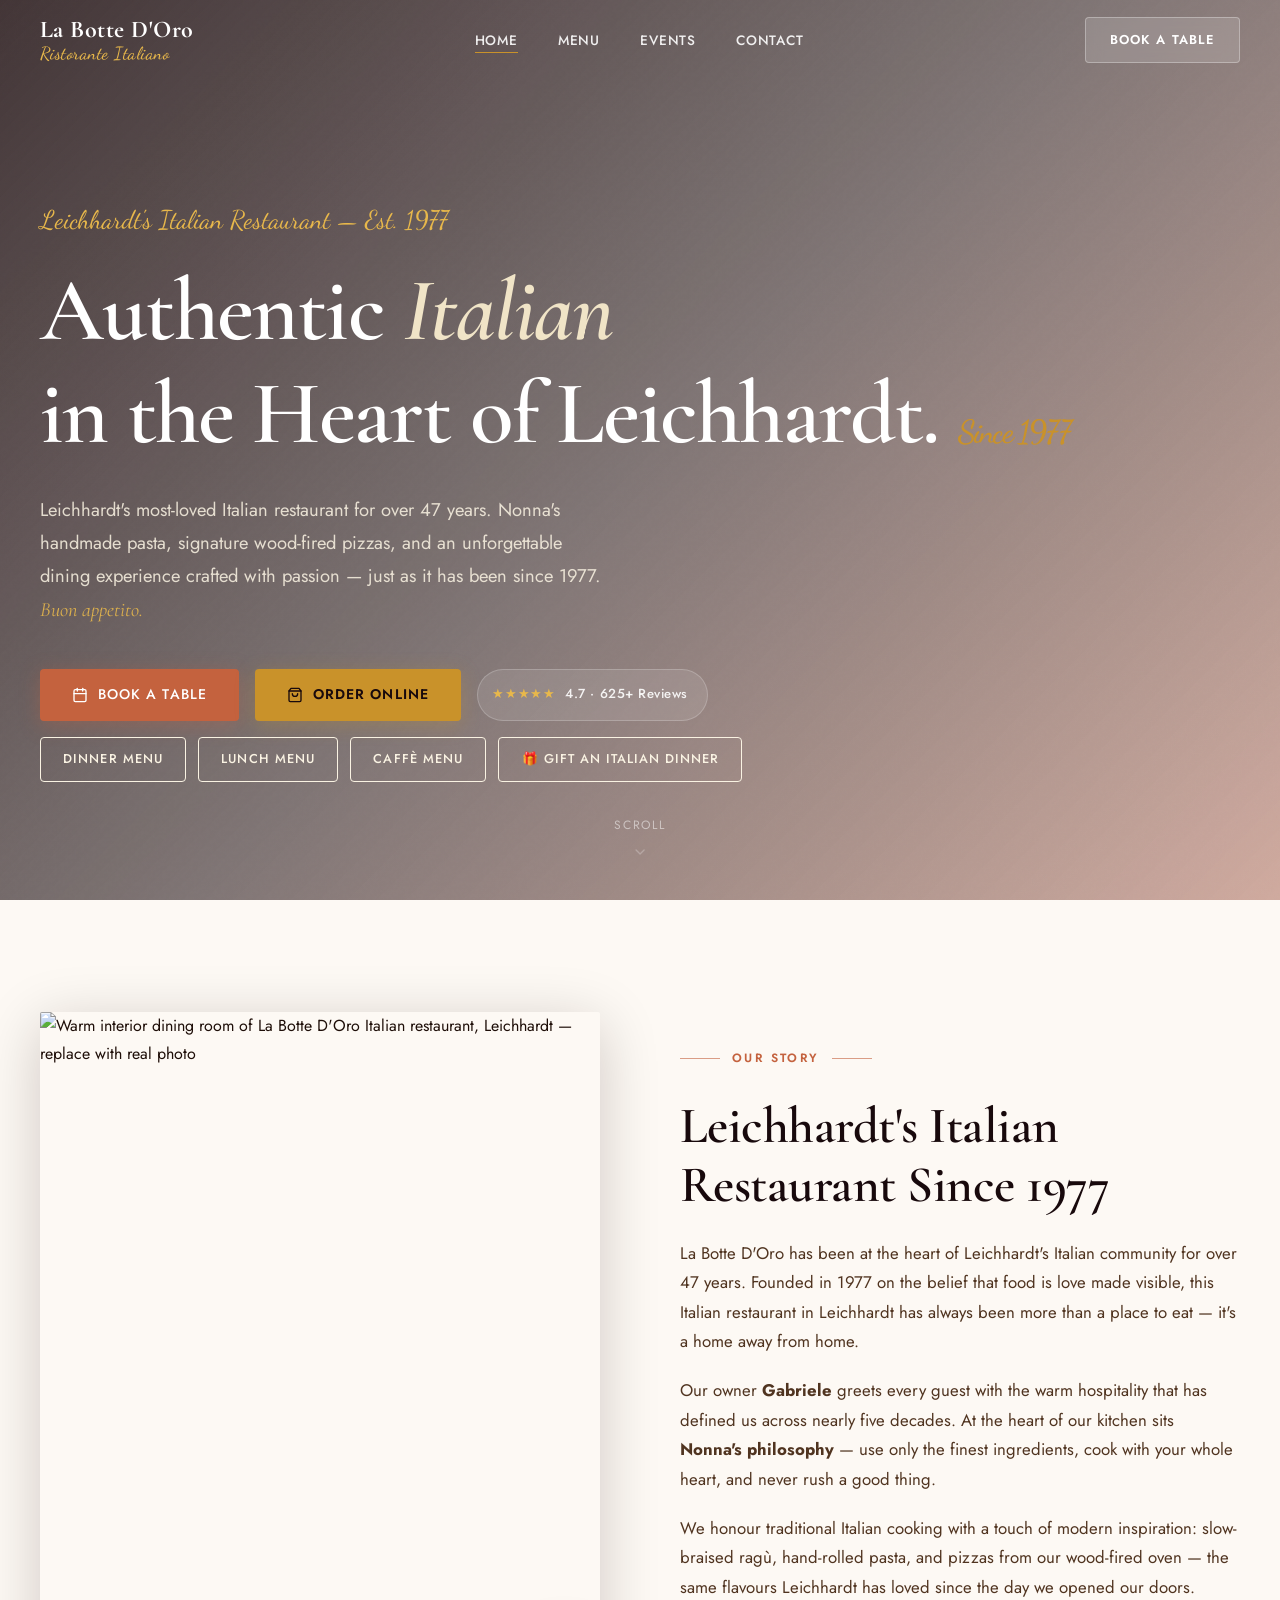
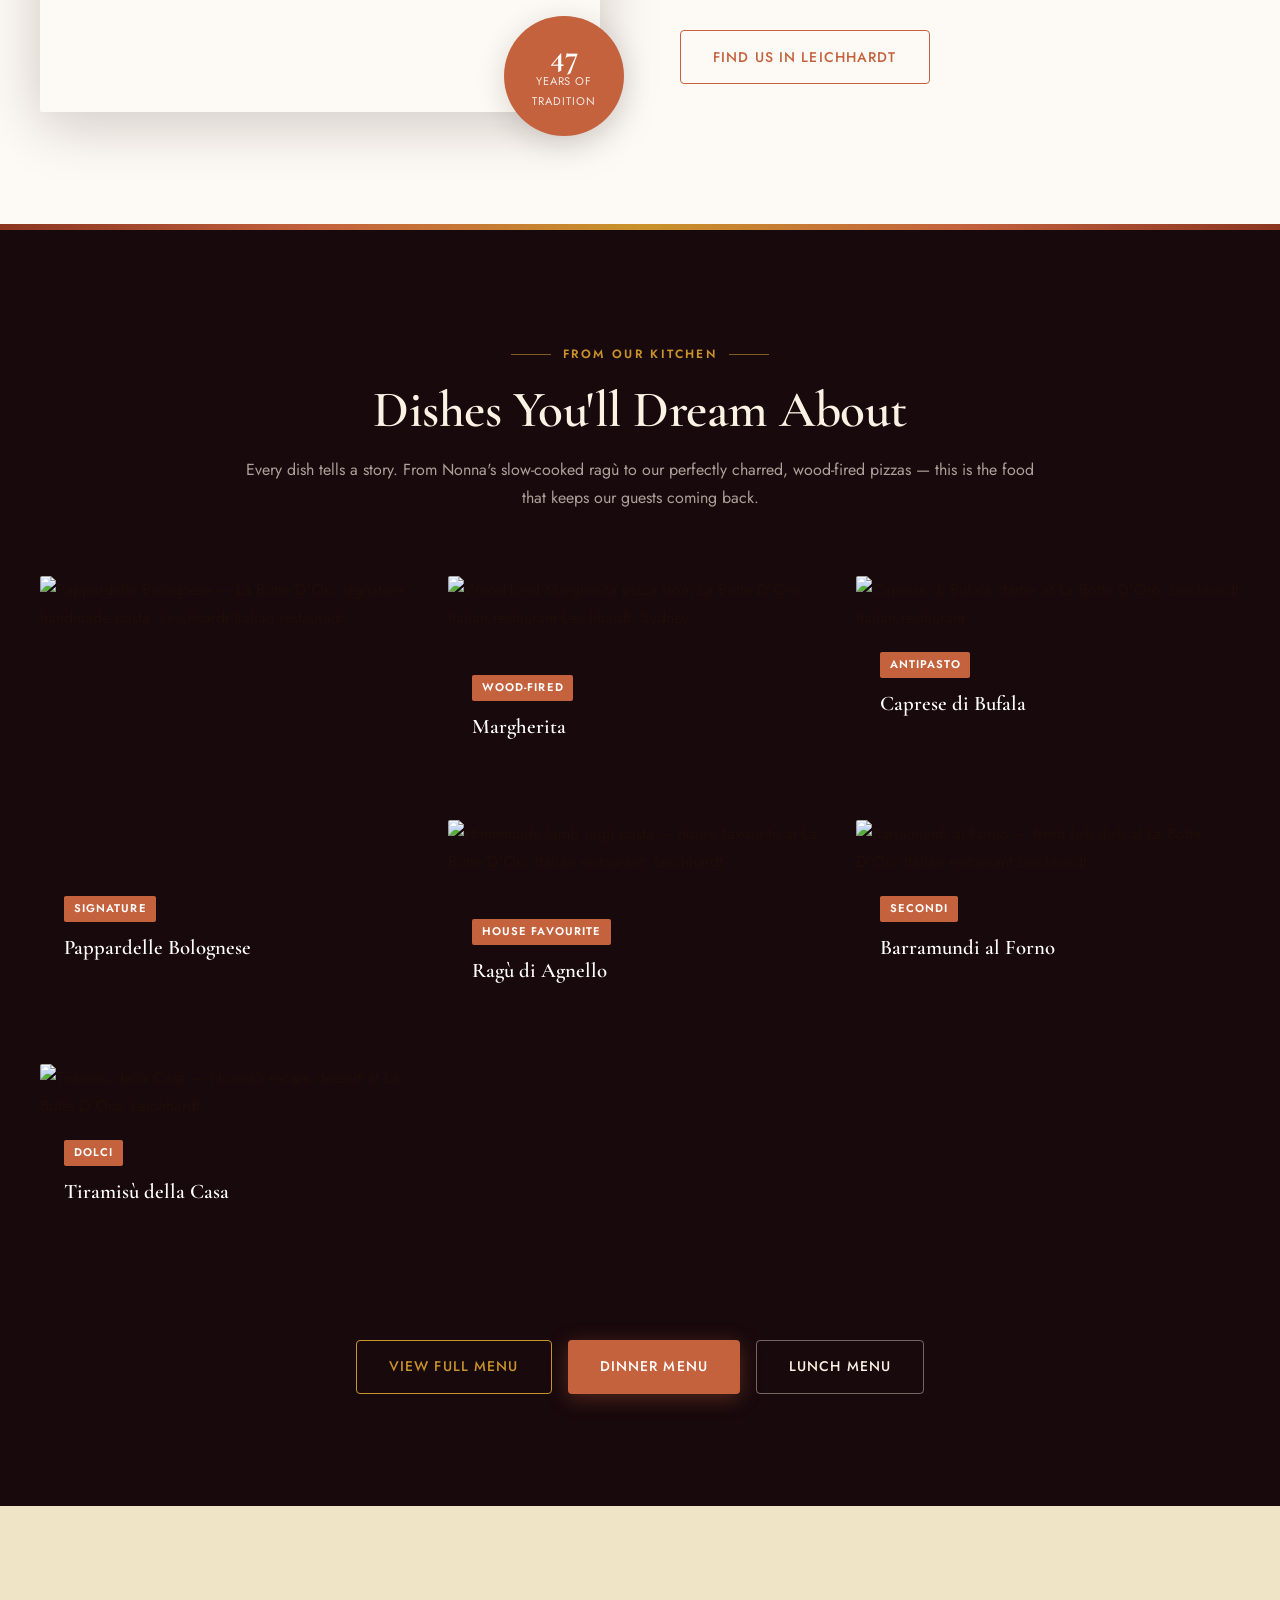
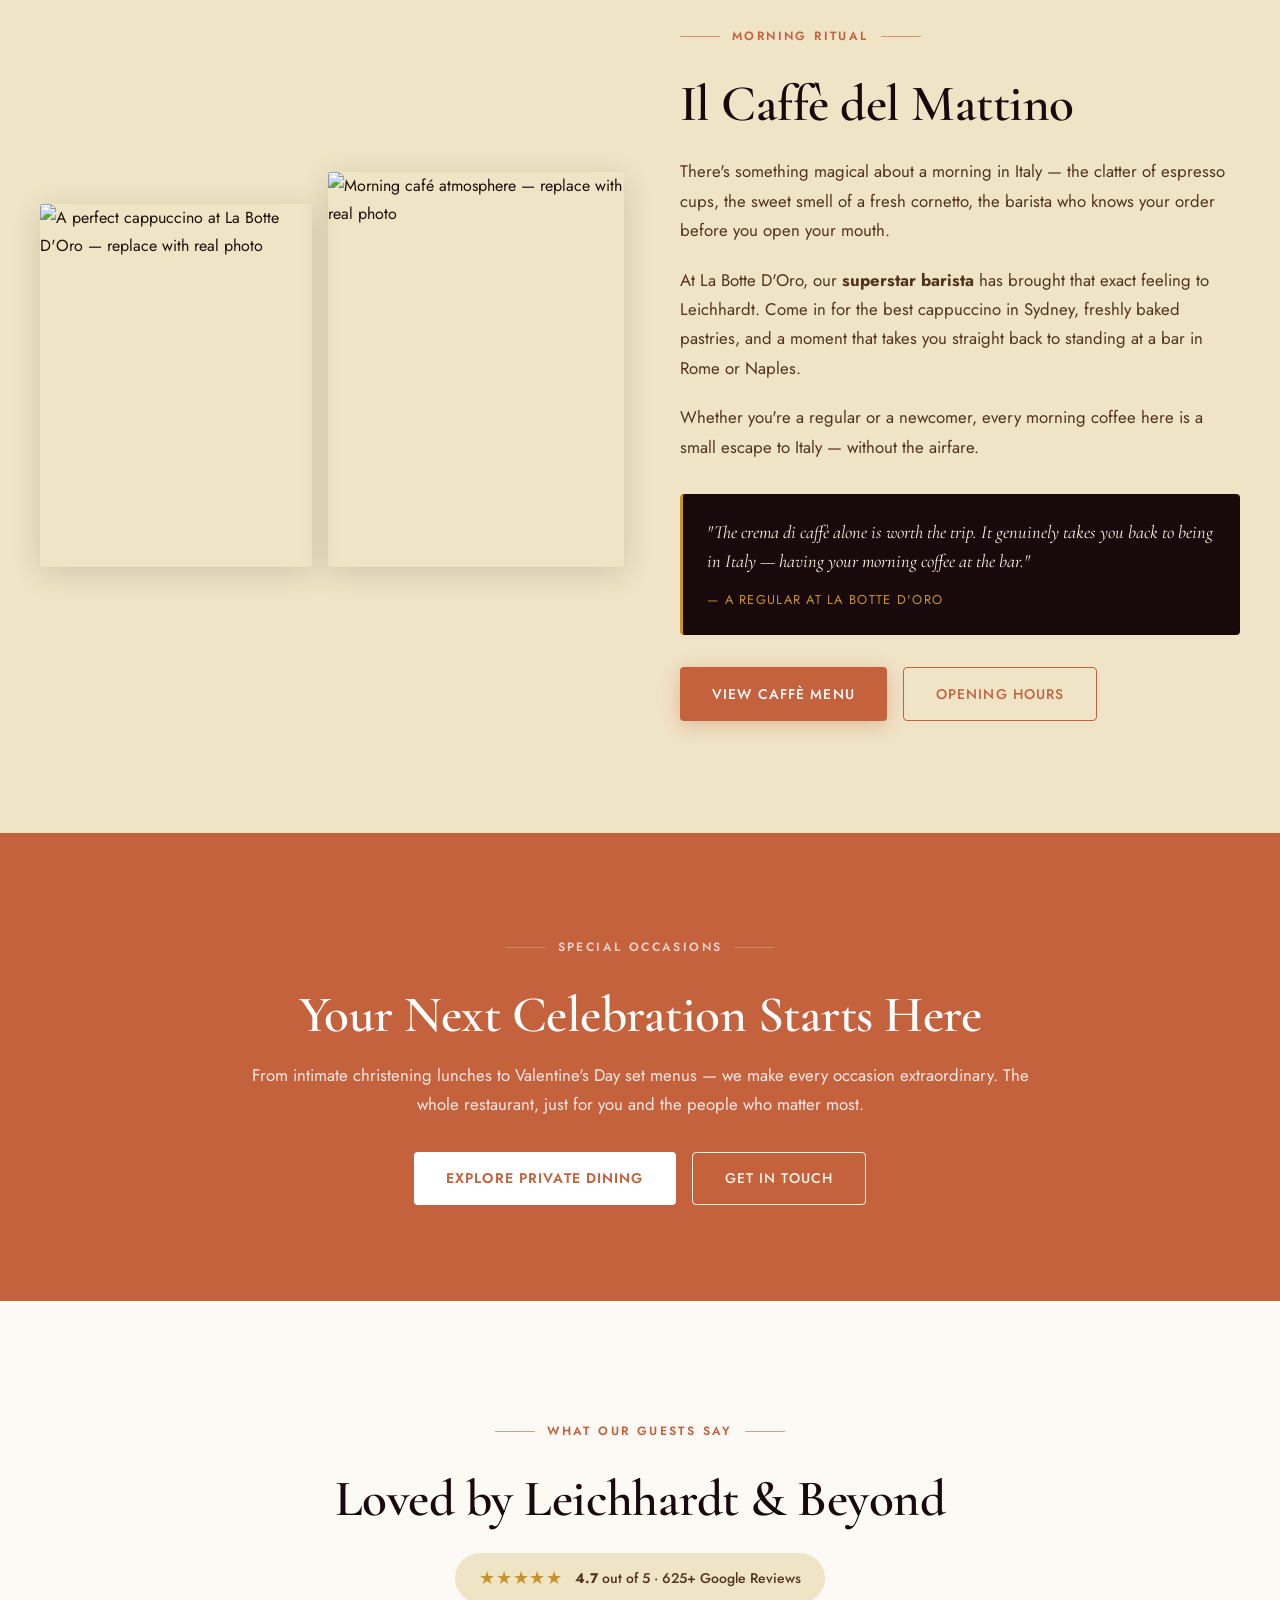
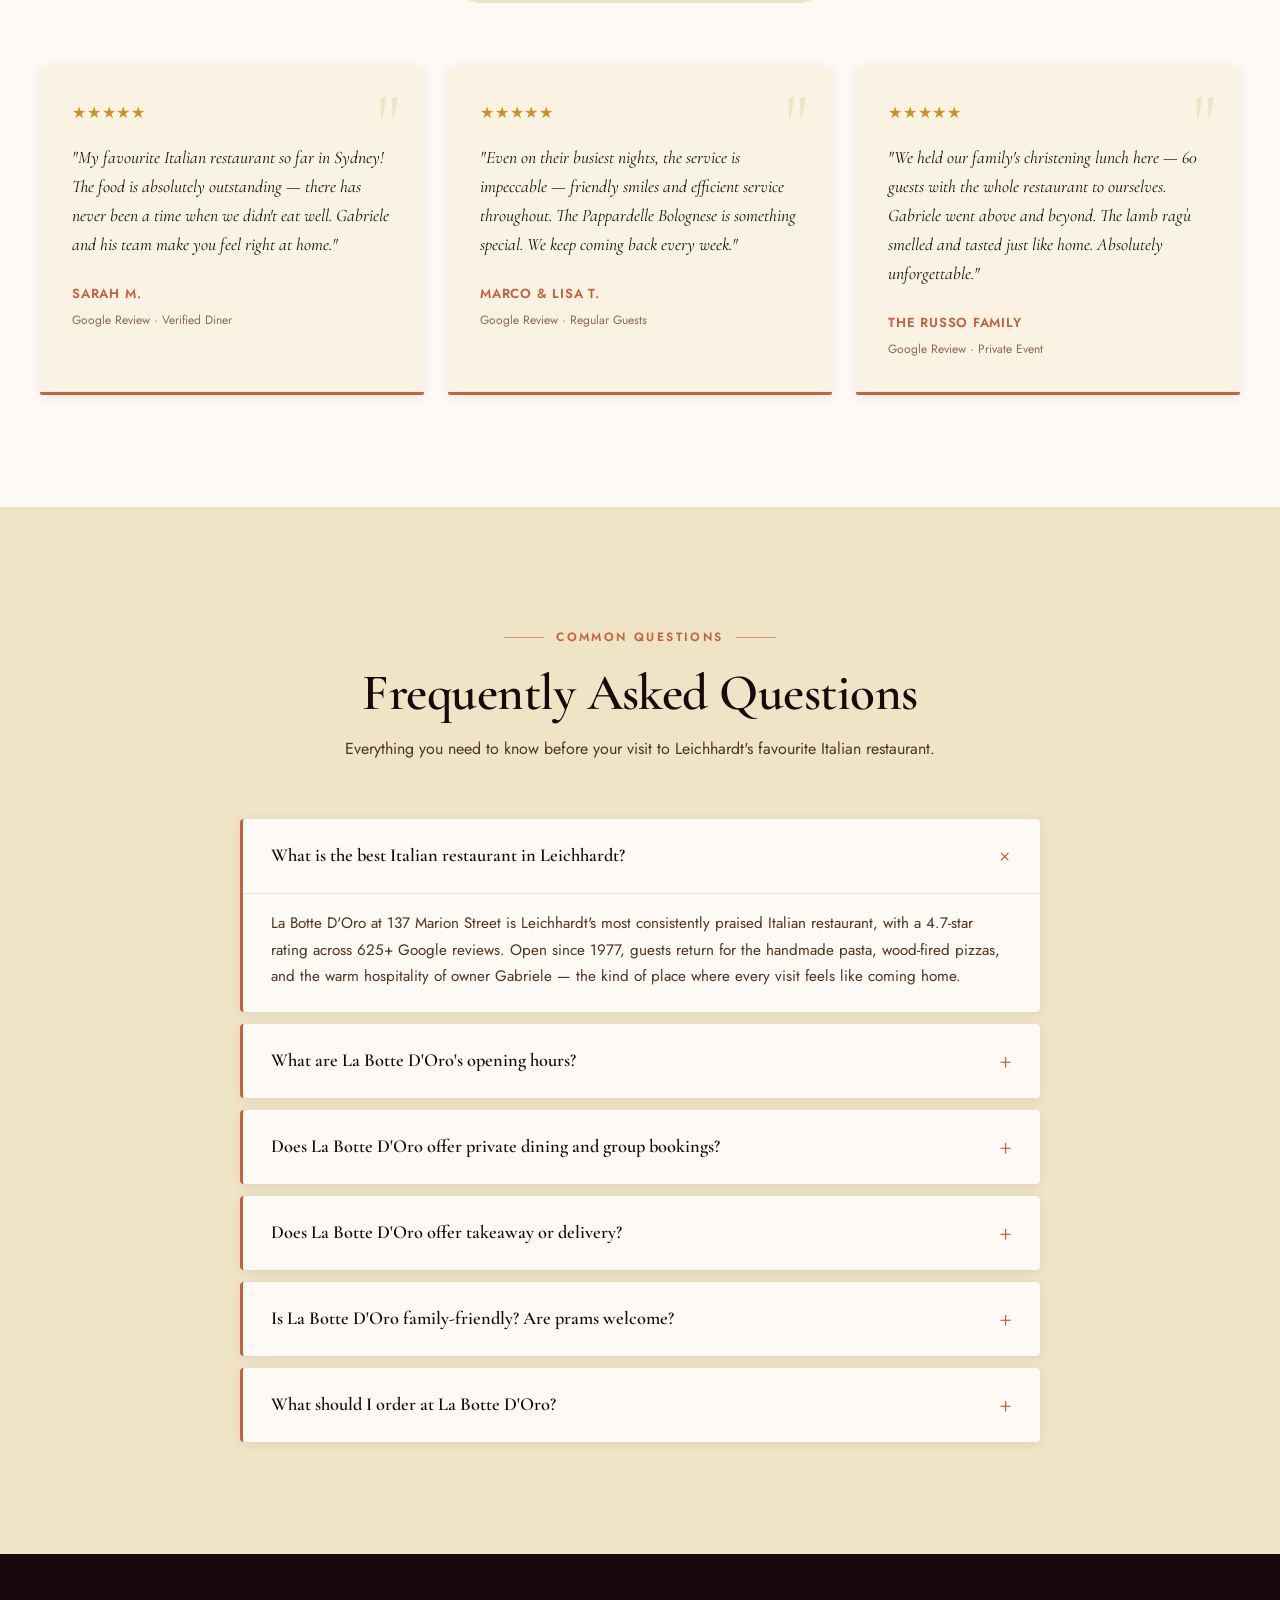
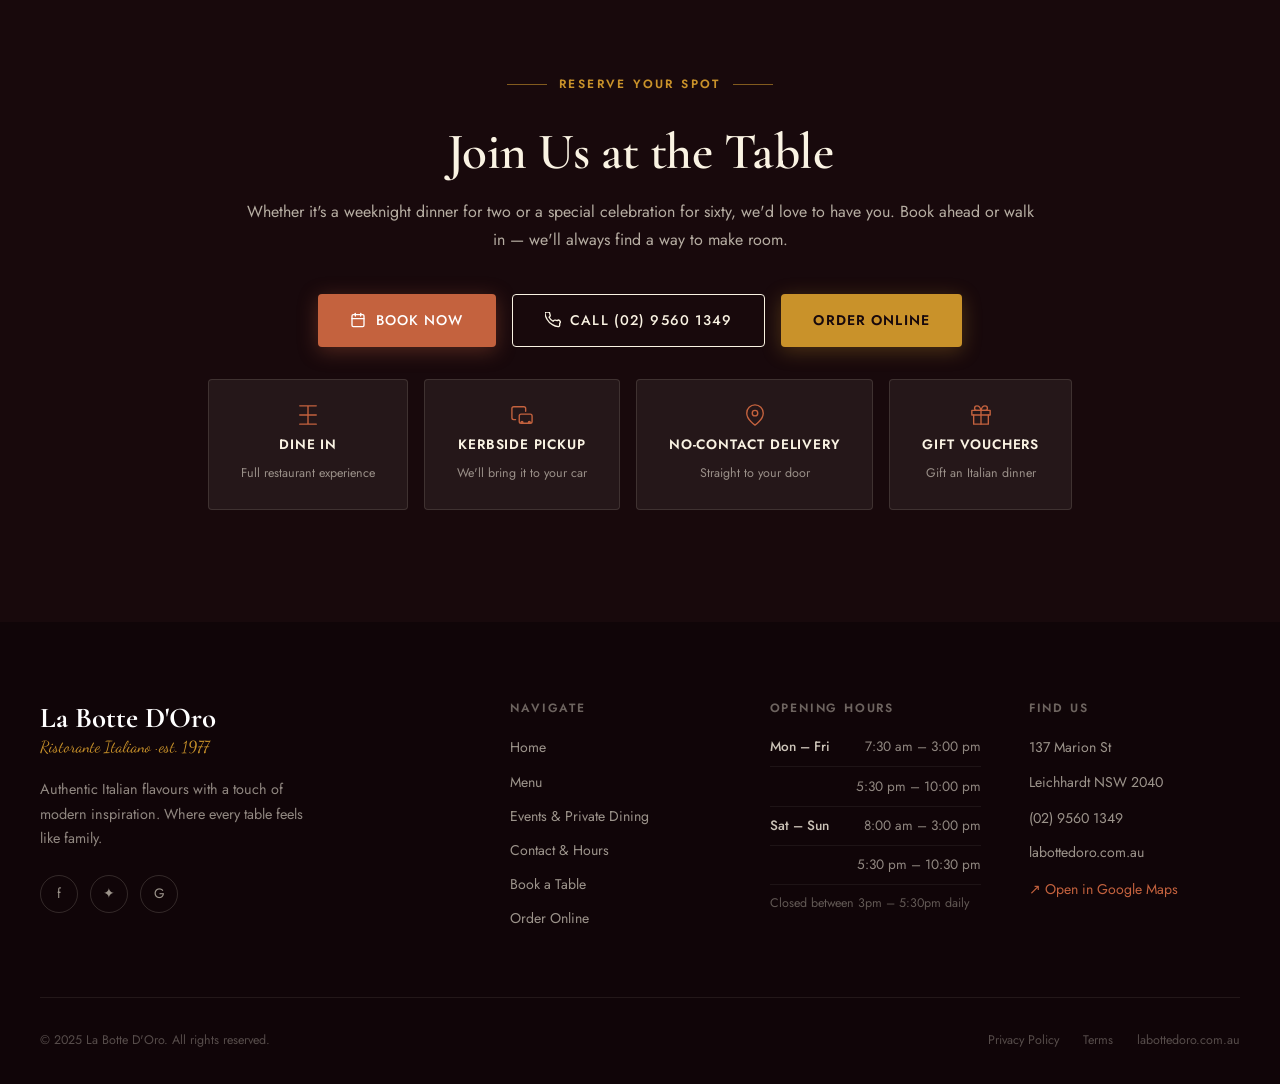
==== commit 0909aae8: "Perf: inline critical CSS, WebP hero, composited burger animation - Inline critical CSS (nav + hero " ====
--- a/index.html
+++ b/index.html
@@ -154,9 +154,138 @@
   }
   </script>
 
-  <link rel="stylesheet" href="css/styles.css">
+  <!-- Preload hero — WebP format (saves ~60% vs JPEG), split by breakpoint -->
+  <link rel="preload" as="image" type="image/webp"
+    href="https://images.unsplash.com/photo-1414235077428-338989a2e8c0?w=1800&q=85&fit=crop&fm=webp&auto=format"
+    media="(min-width: 769px)" fetchpriority="high">
+  <link rel="preload" as="image" type="image/webp"
+    href="https://images.unsplash.com/photo-1414235077428-338989a2e8c0?w=900&q=75&fit=crop&fm=webp&auto=format"
+    media="(max-width: 768px)" fetchpriority="high">
+
+  <!-- Google Fonts — async, never render-blocking -->
   <link rel="preconnect" href="https://fonts.googleapis.com">
   <link rel="preconnect" href="https://fonts.gstatic.com" crossorigin>
+  <link rel="preload" as="style"
+    href="https://fonts.googleapis.com/css2?family=Cormorant+Garamond:ital,wght@0,400;0,500;0,600;0,700;1,400;1,500;1,600&family=Jost:wght@300;400;500;600&family=Dancing+Script:wght@500;600;700&display=swap"
+    onload="this.onload=null;this.rel='stylesheet'">
+  <noscript>
+    <link rel="stylesheet" href="https://fonts.googleapis.com/css2?family=Cormorant+Garamond:ital,wght@0,400;0,500;0,600;0,700;1,400;1,500;1,600&family=Jost:wght@300;400;500;600&family=Dancing+Script:wght@500;600;700&display=swap">
+  </noscript>
+
+  <!-- ══ CRITICAL CSS — inlined to eliminate render-blocking ══
+       Covers: reset, variables, nav, hero, keyframes, mobile overrides.
+       Full stylesheet loads async below; this ensures first paint is styled. -->
+  <style>
+  :root{--c-espresso:#18090c;--c-rust:#8b3520;--c-terra:#c4623e;--c-gold:#c9922a;--c-gold-light:#e8b84b;--c-cream:#faf3e3;--c-parchment:#f0e4c7;--c-warm-white:#fdf9f4;--c-olive:#4d6b3a;--c-text:#1e0e08;--c-text-mid:#503420;--c-text-soft:#8a6a52;--font-display:'Cormorant Garamond',serif;--font-body:'Jost',sans-serif;--font-script:'Dancing Script',cursive;--nav-h:80px;--radius:4px;--shadow-sm:0 2px 12px rgba(24,9,12,.08);--shadow-md:0 6px 30px rgba(24,9,12,.14);--shadow-lg:0 12px 60px rgba(24,9,12,.20);--trans:.35s cubic-bezier(.25,.46,.45,.94);--mob-cta-h:72px;--safe-t:env(safe-area-inset-top,0px);--safe-b:env(safe-area-inset-bottom,0px);--safe-l:env(safe-area-inset-left,0px);--safe-r:env(safe-area-inset-right,0px)}
+  *,*::before,*::after{box-sizing:border-box;margin:0;padding:0}
+  html{scroll-behavior:smooth;font-size:16px}
+  body{font-family:var(--font-body);color:var(--c-text);background:var(--c-warm-white);line-height:1.75;overflow-x:hidden}
+  img{max-width:100%;height:auto;display:block}
+  a{color:inherit;text-decoration:none;touch-action:manipulation}
+  ul{list-style:none}
+  button{cursor:pointer;border:none;background:none;font-family:inherit;touch-action:manipulation}
+  input,select,textarea{font-size:max(1rem,16px)}
+  h1,h2,h3,h4{font-family:var(--font-display);font-weight:600;line-height:1.15;color:var(--c-espresso)}
+  h1{font-size:clamp(3rem,7vw,6.5rem);letter-spacing:-.02em}
+  h2{font-size:clamp(2rem,4vw,3.4rem);letter-spacing:-.01em}
+  h3{font-size:clamp(1.4rem,2.5vw,2rem)}
+  h4{font-size:1.3rem}
+  .script{font-family:var(--font-script);font-weight:600;color:var(--c-terra);display:block}
+  .script--gold{color:var(--c-gold)}
+  .script--lg{font-size:clamp(1.6rem,3vw,2.4rem)}
+  p{max-width:65ch}
+  .container{width:min(1200px,100% - 3rem);margin-inline:auto}
+  .section-label{font-family:var(--font-body);font-size:.75rem;font-weight:600;letter-spacing:.2em;text-transform:uppercase;color:var(--c-terra);display:inline-flex;align-items:center;gap:.75rem;margin-bottom:1rem}
+  .section-label::before,.section-label::after{content:'';width:2.5rem;height:1px;background:var(--c-terra);opacity:.6}
+  .btn{display:inline-flex;align-items:center;justify-content:center;gap:.6rem;padding:.85rem 2rem;font-family:var(--font-body);font-size:.875rem;font-weight:500;letter-spacing:.08em;text-transform:uppercase;border-radius:var(--radius);transition:var(--trans);white-space:nowrap;min-height:44px;min-width:44px}
+  .btn--primary{background:var(--c-terra);color:#fff;box-shadow:0 4px 20px rgba(196,98,62,.35)}
+  .btn--gold{background:var(--c-gold);color:var(--c-espresso);font-weight:600;box-shadow:0 4px 20px rgba(201,146,42,.3)}
+  .btn--outline{border:1.5px solid currentColor;color:var(--c-cream)}
+  .btn--outline-dark{border:1.5px solid var(--c-terra);color:var(--c-terra)}
+  .btn--sm{padding:.65rem 1.4rem;font-size:.8rem}
+  .nav{position:fixed;top:0;left:0;right:0;z-index:1000;height:var(--nav-h);display:flex;align-items:center;transition:background var(--trans),box-shadow var(--trans);padding-left:var(--safe-l);padding-right:var(--safe-r)}
+  .nav.scrolled{background:var(--c-warm-white);box-shadow:var(--shadow-sm)}
+  .nav.scrolled .nav__logo{color:var(--c-espresso)}
+  .nav.scrolled .nav__links a{color:var(--c-text-mid)}
+  .nav.scrolled .nav__links a:hover{color:var(--c-terra)}
+  .nav.scrolled .nav__book{background:var(--c-terra);color:#fff}
+  .nav__inner{width:min(1200px,100% - 3rem);margin-inline:auto;display:flex;align-items:center;justify-content:space-between;gap:2rem}
+  .nav__logo{font-family:var(--font-display);font-size:1.5rem;font-weight:700;color:#fff;letter-spacing:.02em;line-height:1.1;transition:color var(--trans)}
+  .nav__logo span{font-family:var(--font-script);font-size:1.1rem;font-weight:500;display:block;color:var(--c-gold-light)}
+  .nav.scrolled .nav__logo span{color:var(--c-gold)}
+  .nav__links{display:flex;align-items:center;gap:2.5rem}
+  .nav__links a{font-size:.85rem;font-weight:500;letter-spacing:.06em;text-transform:uppercase;color:rgba(255,255,255,.9);transition:color var(--trans);position:relative}
+  .nav__links a::after{content:'';position:absolute;bottom:-3px;left:0;right:0;height:1px;background:var(--c-gold);transform:scaleX(0);transform-origin:left;transition:transform var(--trans)}
+  .nav__links a:hover::after,.nav__links a.active::after{transform:scaleX(1)}
+  .nav__book{padding:.65rem 1.5rem;background:rgba(255,255,255,.15);backdrop-filter:blur(8px);color:#fff;font-size:.8rem;font-weight:600;letter-spacing:.1em;text-transform:uppercase;border-radius:var(--radius);border:1px solid rgba(255,255,255,.3);transition:var(--trans)}
+  .nav__burger{display:none;position:relative;width:48px;height:48px;flex-shrink:0;margin-right:-10px;border-radius:var(--radius);cursor:pointer;color:#fff}
+  .nav__burger::before,.nav__burger::after{content:'';position:absolute;left:50%;top:50%;width:22px;height:2px;background:currentColor;border-radius:2px;transform-origin:center;transition:transform .35s cubic-bezier(.25,.46,.45,.94),opacity .2s ease}
+  .nav__burger::before{transform:translateX(-50%) translateY(-7px);box-shadow:0 7px 0 currentColor}
+  .nav__burger::after{transform:translateX(-50%) translateY(7px)}
+  .nav__burger.open::before{transform:translate(-50%,-50%) rotate(45deg);box-shadow:none}
+  .nav__burger.open::after{transform:translate(-50%,-50%) rotate(-45deg)}
+  .nav.scrolled .nav__burger{color:var(--c-espresso)}
+  .nav__mobile{position:fixed;inset:0;background:var(--c-espresso);z-index:999;display:flex;flex-direction:column;align-items:center;justify-content:center;padding-top:max(2rem,calc(var(--safe-t) + var(--nav-h)));padding-bottom:max(3rem,calc(var(--safe-b) + 2rem));padding-left:max(2rem,calc(var(--safe-l) + 1.5rem));padding-right:max(2rem,calc(var(--safe-r) + 1.5rem));transform:translateX(100%);transition:transform .42s cubic-bezier(.77,0,.175,1);overflow-y:auto;-webkit-overflow-scrolling:touch}
+  .nav__mobile.open{transform:translateX(0)}
+  .nav__mobile a{display:flex;align-items:center;justify-content:center;width:100%;min-height:56px;padding:.5rem 1.5rem;font-family:var(--font-display);font-size:clamp(2rem,8vw,2.8rem);font-weight:600;color:var(--c-cream);letter-spacing:-.01em;border-bottom:1px solid rgba(250,243,227,.06);transition:color var(--trans),background var(--trans)}
+  .nav__mobile a:last-of-type{border-bottom:none}
+  .nav__mobile a:active{color:var(--c-terra);background:rgba(196,98,62,.08)}
+  .nav__mobile-close{display:none!important}
+  body.nav-open{overflow:hidden}
+  .hero{position:relative;min-height:100vh;min-height:100svh;display:flex;align-items:center;overflow:hidden}
+  .hero__bg{position:absolute;inset:0;background-image:url('https://images.unsplash.com/photo-1414235077428-338989a2e8c0?w=1800&q=85&fit=crop&fm=webp&auto=format');background-size:cover;background-position:center 40%;transform:scale(1.05);transition:transform 8s ease;will-change:transform}
+  .hero__bg.loaded{transform:scale(1)}
+  .hero__overlay{position:absolute;inset:0;background:linear-gradient(135deg,rgba(24,9,12,.82) 0%,rgba(24,9,12,.55) 50%,rgba(139,53,32,.40) 100%)}
+  .hero__overlay::after{content:'';position:absolute;inset:0;background-image:url("data:image/svg+xml,%3Csvg viewBox='0 0 256 256' xmlns='http://www.w3.org/2000/svg'%3E%3Cfilter id='noise'%3E%3CfeTurbulence type='fractalNoise' baseFrequency='0.9' numOctaves='4' stitchTiles='stitch'/%3E%3C/filter%3E%3Crect width='100%25' height='100%25' filter='url(%23noise)' opacity='0.03'/%3E%3C/svg%3E");opacity:.5;pointer-events:none}
+  .hero__content{position:relative;z-index:2;width:min(1200px,100% - 3rem);margin-inline:auto;padding-top:var(--nav-h)}
+  .hero__eyebrow{font-family:var(--font-script);font-size:clamp(1.2rem,2vw,1.7rem);color:var(--c-gold-light);margin-bottom:1rem;opacity:0;transform:translateY(20px);animation:fadeUp .8s ease .3s forwards}
+  .hero__title{color:#fff;opacity:0;transform:translateY(30px);animation:fadeUp .9s ease .5s forwards}
+  .hero__title em{font-style:italic;color:var(--c-parchment)}
+  .hero__since{display:inline-block;font-family:var(--font-script);font-size:clamp(1.4rem,2.5vw,2rem);color:var(--c-gold);margin-top:.5rem;opacity:0;transform:translateY(20px);animation:fadeUp .8s ease .7s forwards}
+  .hero__intro{margin-top:1.75rem;font-size:clamp(1rem,1.5vw,1.15rem);color:rgba(250,243,227,.85);max-width:52ch;line-height:1.8;opacity:0;transform:translateY(20px);animation:fadeUp .8s ease .9s forwards}
+  .hero__ctas{margin-top:2.5rem;display:flex;flex-wrap:wrap;gap:1rem;opacity:0;transform:translateY(20px);animation:fadeUp .8s ease 1.1s forwards}
+  .hero__ctas-secondary{margin-top:1rem;display:flex;flex-wrap:wrap;gap:.75rem;opacity:0;transform:translateY(20px);animation:fadeUp .8s ease 1.3s forwards}
+  .hero__badge{display:flex;align-items:center;gap:.6rem;padding:.5rem 1.2rem .5rem .9rem;background:rgba(255,255,255,.1);backdrop-filter:blur(10px);border:1px solid rgba(255,255,255,.2);border-radius:100px;font-size:.82rem;color:rgba(255,255,255,.9);font-weight:500;letter-spacing:.04em}
+  .hero__badge-stars{color:var(--c-gold-light);letter-spacing:.05em}
+  .hero__scroll{position:absolute;bottom:2.5rem;left:50%;transform:translateX(-50%);z-index:2;display:flex;flex-direction:column;align-items:center;gap:.5rem;color:rgba(255,255,255,.5);font-size:.75rem;letter-spacing:.15em;text-transform:uppercase;animation:bounce 2s ease infinite 2s}
+  .hero__scroll svg{opacity:.5}
+  @keyframes fadeUp{to{opacity:1;transform:translateY(0)}}
+  @keyframes bounce{0%,100%{transform:translateX(-50%) translateY(0)}50%{transform:translateX(-50%) translateY(8px)}}
+  .mob-cta{display:none}
+  @media(max-width:768px){
+    :root{--nav-h:68px}
+    .nav__links,.nav__book{display:none}
+    .nav__burger{display:flex}
+    .hero__bg{background-image:url('https://images.unsplash.com/photo-1414235077428-338989a2e8c0?w=900&q=75&fit=crop&fm=webp&auto=format')!important;background-position:center center}
+    .hero__content{padding-top:calc(var(--nav-h) + 1.5rem);padding-bottom:5rem}
+    .hero__scroll{display:none}
+    .hero__ctas{flex-direction:column;align-items:stretch;gap:.75rem}
+    .hero__ctas .btn{width:100%;min-height:52px;justify-content:center}
+    .hero__badge{align-self:flex-start}
+    .hero__ctas-secondary{display:grid;grid-template-columns:1fr 1fr;gap:.65rem}
+    .hero__ctas-secondary .btn{width:100%;min-height:48px;justify-content:center;padding-left:.75rem;padding-right:.75rem}
+    h1{font-size:clamp(2.5rem,10vw,4rem)}
+    html,body{background:#100508}
+    .mob-cta{display:flex;position:fixed;bottom:0;left:0;right:0;z-index:800;background:#18090c;border-top:2px solid #c4623e;padding:.75rem 1rem;padding-bottom:max(.75rem,env(safe-area-inset-bottom,0px));gap:.65rem;transform:translateY(0);transition:transform .35s ease;box-shadow:0 -8px 32px rgba(0,0,0,.5)}
+    .mob-cta.hidden{transform:translateY(110%)}
+    .mob-cta__btn{flex:1;display:flex;align-items:center;justify-content:center;gap:.4rem;min-height:48px;border-radius:4px;font-family:'Jost',sans-serif;font-size:.8rem;font-weight:600;letter-spacing:.08em;text-transform:uppercase;text-decoration:none;touch-action:manipulation;transition:opacity .15s ease}
+    .mob-cta__btn:active{opacity:.75}
+    .mob-cta__btn--primary{background:#c4623e;color:#fff}
+    .mob-cta__btn--gold{background:transparent;color:#c9922a;border:1.5px solid #c9922a}
+    .footer{padding-bottom:96px}
+  }
+  @media(prefers-reduced-motion:reduce){
+    *,*::before,*::after{animation-duration:.01ms!important;animation-iteration-count:1!important;transition-duration:.01ms!important}
+    .hero__eyebrow,.hero__title,.hero__since,.hero__intro,.hero__ctas,.hero__ctas-secondary{opacity:1!important;transform:none!important;animation:none!important}
+    .hero__bg{transform:none!important;transition:none!important}
+  }
+  </style>
+
+  <!-- Full stylesheet — async (preloaded, never render-blocking) -->
+  <link rel="preload" as="style" href="css/styles.css?v=12" onload="this.onload=null;this.rel='stylesheet'">
+  <noscript><link rel="stylesheet" href="css/styles.css?v=12"></noscript>
+  <script src="js/main.js?v=12" defer></script>
+  <meta name="theme-color" content="#18090c">
   <link rel="icon" href="data:image/svg+xml,<svg xmlns='http://www.w3.org/2000/svg' viewBox='0 0 100 100'><text y='.9em' font-size='90'>🫙</text></svg>">
 </head>
 <body>
@@ -182,15 +311,12 @@
         Book a Table
       </a>
 
-      <button class="nav__burger" aria-label="Open menu">
-        <span></span><span></span><span></span>
-      </button>
+      <button class="nav__burger" aria-label="Open menu" aria-expanded="false" aria-controls="mobile-menu"></button>
     </div>
   </nav>
 
   <!-- Mobile Menu Overlay -->
-  <div class="nav__mobile">
-    <button class="nav__mobile-close" aria-label="Close menu">✕</button>
+  <div class="nav__mobile" id="mobile-menu" role="dialog" aria-modal="true" aria-label="Navigation menu">
     <a href="index.html">Home</a>
     <a href="menu.html">Menu</a>
     <a href="events.html">Events</a>
@@ -748,6 +874,17 @@
     </div>
   </footer>
 
-  <script src="js/main.js"></script>
+  <!-- MOBILE CTA BAR — hidden on desktop, slides in on mobile -->
+  <div class="mob-cta" id="mob-cta">
+    <a href="https://labottedoro.com.au/book" class="mob-cta__btn mob-cta__btn--primary" target="_blank" rel="noopener">
+      <svg width="15" height="15" viewBox="0 0 24 24" fill="none" stroke="currentColor" stroke-width="2.5" stroke-linecap="round" stroke-linejoin="round" aria-hidden="true"><rect x="3" y="4" width="18" height="18" rx="2"/><line x1="16" y1="2" x2="16" y2="6"/><line x1="8" y1="2" x2="8" y2="6"/><line x1="3" y1="10" x2="21" y2="10"/></svg>
+      Book a Table
+    </a>
+    <a href="https://labottedoro.com.au/order" class="mob-cta__btn mob-cta__btn--gold" target="_blank" rel="noopener">
+      <svg width="15" height="15" viewBox="0 0 24 24" fill="none" stroke="currentColor" stroke-width="2.5" stroke-linecap="round" stroke-linejoin="round" aria-hidden="true"><path d="M6 2L3 6v14a2 2 0 002 2h14a2 2 0 002-2V6l-3-4z"/><line x1="3" y1="6" x2="21" y2="6"/><path d="M16 10a4 4 0 01-8 0"/></svg>
+      Order Online
+    </a>
+  </div>
+
 </body>
 </html>
--- a/css/styles.css
+++ b/css/styles.css
@@ -3,7 +3,7 @@
    Design: Warm Trattoria — terracotta, parchment, espresso
    ============================================================ */
 
-@import url('https://fonts.googleapis.com/css2?family=Cormorant+Garamond:ital,wght@0,400;0,500;0,600;0,700;1,400;1,500;1,600&family=Jost:wght@300;400;500;600&family=Dancing+Script:wght@500;600;700&display=swap');
+/* Fonts loaded via <link> in HTML — no render-blocking @import */
 
 /* ── CUSTOM PROPERTIES ───────────────────────────────────── */
 :root {
@@ -32,6 +32,13 @@
   --shadow-lg:   0 12px 60px rgba(24,9,12,.20);
 
   --trans: .35s cubic-bezier(.25,.46,.45,.94);
+
+  /* ── MOBILE TOKENS ─ */
+  --mob-cta-h:  72px;                              /* sticky CTA bar height     */
+  --safe-t:     env(safe-area-inset-top, 0px);     /* iOS notch top             */
+  --safe-b:     env(safe-area-inset-bottom, 0px);  /* iOS home-bar bottom       */
+  --safe-l:     env(safe-area-inset-left, 0px);
+  --safe-r:     env(safe-area-inset-right, 0px);
 }
 
 /* ── RESET ───────────────────────────────────────────────── */
@@ -45,9 +52,12 @@
   overflow-x: hidden;
 }
 img { max-width: 100%; height: auto; display: block; }
-a   { color: inherit; text-decoration: none; }
+a   { color: inherit; text-decoration: none; touch-action: manipulation; }
 ul  { list-style: none; }
-button { cursor: pointer; border: none; background: none; font-family: inherit; }
+button { cursor: pointer; border: none; background: none; font-family: inherit; touch-action: manipulation; }
+
+/* Prevent iOS Safari from zooming into form inputs (triggers when font-size < 16px) */
+input, select, textarea { font-size: max(1rem, 16px); }
 
 /* ── TYPOGRAPHY ──────────────────────────────────────────── */
 h1, h2, h3, h4 {
@@ -105,6 +115,7 @@
 .btn {
   display: inline-flex;
   align-items: center;
+  justify-content: center;
   gap: .6rem;
   padding: .85rem 2rem;
   font-family: var(--font-body);
@@ -114,7 +125,9 @@
   text-transform: uppercase;
   border-radius: var(--radius);
   transition: var(--trans);
-  white-space: nowrap;
+  white-space: nowrap;     /* overridden below 375px */
+  min-height: 44px;        /* WCAG / Apple minimum touch target */
+  min-width: 44px;
 }
 .btn--primary {
   background: var(--c-terra);
@@ -163,6 +176,9 @@
   display: flex;
   align-items: center;
   transition: background var(--trans), box-shadow var(--trans);
+  /* Safe area padding for landscape notch (iPhone) */
+  padding-left: var(--safe-l);
+  padding-right: var(--safe-r);
 }
 .nav.scrolled {
   background: var(--c-warm-white);
@@ -241,57 +257,119 @@
 }
 .nav__book:hover { background: var(--c-terra); border-color: var(--c-terra); }
 
+/* ── HAMBURGER BUTTON ──────────────────────────────────────
+   48×48px tap target. Drawn with ::before (top+bottom lines
+   via box-shadow) and ::after (middle line). No child elements
+   needed — pseudo-elements cannot be overridden by browser
+   default button rendering.                                 */
 .nav__burger {
   display: none;
-  flex-direction: column;
-  gap: 5px;
-  padding: 4px;
+  position: relative;
+  width: 48px;
+  height: 48px;
+  flex-shrink: 0;
+  margin-right: -10px;
+  border-radius: var(--radius);
   cursor: pointer;
-}
-.nav__burger span {
-  width: 24px; height: 2px;
-  background: #fff;
+  color: #fff; /* lines inherit currentColor */
+}
+
+/* Middle line */
+.nav__burger::before,
+.nav__burger::after {
+  content: '';
+  position: absolute;
+  left: 50%;
+  top: 50%;
+  width: 22px;
+  height: 2px;
+  background: currentColor;
   border-radius: 2px;
-  transition: var(--trans);
-  display: block;
-}
-.nav.scrolled .nav__burger span { background: var(--c-espresso); }
-
-/* Mobile menu */
+  transform-origin: center;
+  /* top is now static — only transform animates (GPU-composited, no reflow) */
+  transition: transform .35s cubic-bezier(.25,.46,.45,.94), opacity .2s ease;
+}
+/* Top line — shifted up via transform, never via top */
+.nav__burger::before {
+  transform: translateX(-50%) translateY(-7px);
+  box-shadow: 0 7px 0 currentColor;  /* middle line */
+}
+/* Bottom line */
+.nav__burger::after {
+  transform: translateX(-50%) translateY(7px);
+}
+
+/* ── ✕ open state ── */
+.nav__burger.open::before {
+  transform: translate(-50%, -50%) rotate(45deg);
+  box-shadow: none;
+}
+.nav__burger.open::after {
+  transform: translate(-50%, -50%) rotate(-45deg);
+}
+
+/* Colour swap when nav is scrolled (dark background on nav) */
+.nav.scrolled .nav__burger { color: var(--c-espresso); }
+
+/* ── MOBILE MENU OVERLAY ────────────────────────────────────
+   Full-screen slide-in panel. Safe-area-aware so content
+   never hides behind a notch or the iOS home bar.          */
 .nav__mobile {
   position: fixed;
-  top: 0; left: 0; right: 0; bottom: 0;
+  inset: 0;
   background: var(--c-espresso);
   z-index: 999;
   display: flex;
   flex-direction: column;
   align-items: center;
   justify-content: center;
-  gap: 2rem;
+  gap: 0;                          /* gap handled by link padding */
+  /* Safe area insets */
+  padding-top:    max(2rem, calc(var(--safe-t) + var(--nav-h)));
+  padding-bottom: max(3rem, calc(var(--safe-b) + 2rem));
+  padding-left:   max(2rem, calc(var(--safe-l) + 1.5rem));
+  padding-right:  max(2rem, calc(var(--safe-r) + 1.5rem));
   transform: translateX(100%);
-  transition: transform .4s cubic-bezier(.77,0,.175,1);
+  transition: transform .42s cubic-bezier(.77,0,.175,1);
+  overflow-y: auto;
+  -webkit-overflow-scrolling: touch;
 }
 .nav__mobile.open { transform: translateX(0); }
+
+/* Each nav link: min 56px tall, full-width, centred */
 .nav__mobile a {
+  display: flex;
+  align-items: center;
+  justify-content: center;
+  width: 100%;
+  min-height: 56px;
+  padding: .5rem 1.5rem;
   font-family: var(--font-display);
-  font-size: 2.5rem;
+  font-size: clamp(2rem, 8vw, 2.8rem);
   font-weight: 600;
   color: var(--c-cream);
   letter-spacing: -.01em;
-}
-.nav__mobile a:hover { color: var(--c-terra); }
-.nav__mobile-close {
-  position: absolute;
-  top: 1.5rem; right: 1.5rem;
-  color: var(--c-cream);
-  font-size: 2rem;
-  cursor: pointer;
+  border-bottom: 1px solid rgba(250,243,227,.06);
+  transition: color var(--trans), background var(--trans);
+}
+.nav__mobile a:last-of-type { border-bottom: none; }
+.nav__mobile a:active { color: var(--c-terra); background: rgba(196,98,62,.08); }
+
+/* Close button removed from HTML. This rule is a safety net only. */
+.nav__mobile-close { display: none !important; }
+
+/* ── BODY SCROLL LOCK ───────────────────────────────────────
+   Applied via JS — prevents background scroll on iOS/Android
+   when the menu overlay is open.                           */
+body.nav-open {
+  overflow: hidden;
 }
 
 /* ── HERO ─────────────────────────────────────────────────── */
 .hero {
   position: relative;
-  min-height: 100vh;
+  min-height: 100vh;   /* fallback for browsers without svh support */
+  min-height: 100svh;  /* svh = small viewport height — excludes iOS Safari chrome */
   display: flex;
   align-items: center;
   overflow: hidden;
@@ -299,11 +377,12 @@
 .hero__bg {
   position: absolute;
   inset: 0;
-  background-image: url('https://images.unsplash.com/photo-1414235077428-338989a2e8c0?w=1800&q=85&fit=crop');
+  background-image: url('https://images.unsplash.com/photo-1414235077428-338989a2e8c0?w=1800&q=85&fit=crop&fm=webp&auto=format');
   background-size: cover;
   background-position: center 40%;
   transform: scale(1.05);
   transition: transform 8s ease;
+  will-change: transform;
 }
 .hero__bg.loaded { transform: scale(1); }
 .hero__overlay {
@@ -1178,7 +1257,7 @@
   width: 100%;
   padding: .85rem 1rem;
   font-family: var(--font-body);
-  font-size: .95rem;
+  font-size: 1rem; /* must be ≥ 16px — prevents iOS Safari auto-zoom */
   color: var(--c-text);
   background: var(--c-cream);
   border: 1.5px solid var(--c-parchment);
@@ -1307,6 +1386,51 @@
   .nav__links, .nav__book { display: none; }
   .nav__burger { display: flex; }
 
+  /* ── HERO ───────────────────────────────────────────────── */
+
+  /* Swap to a mobile-optimised image — saves ~1 MB of bandwidth */
+  .hero__bg {
+    background-image: url('https://images.unsplash.com/photo-1414235077428-338989a2e8c0?w=900&q=75&fit=crop&fm=webp&auto=format') !important;
+    background-position: center center;
+  }
+  /* Extra breathing room below the fixed nav, and space above the
+     browser chrome so CTAs are never hidden on short viewports   */
+  .hero__content {
+    padding-top:    calc(var(--nav-h) + 1.5rem);
+    padding-bottom: 5rem;
+  }
+  /* Scroll nudge adds no value on mobile — hides it cleanly */
+  .hero__scroll { display: none; }
+
+  /* Primary CTAs: full-width stacked, 52px min-height thumb targets */
+  .hero__ctas {
+    flex-direction: column;
+    align-items: stretch;
+    gap: .75rem;
+  }
+  .hero__ctas .btn {
+    width: 100%;
+    min-height: 52px;
+    justify-content: center;
+  }
+  /* Badge stays auto-width, left-aligned inside the flex column */
+  .hero__badge { align-self: flex-start; }
+
+  /* Secondary CTAs: 2-column grid so they don't wrap awkwardly */
+  .hero__ctas-secondary {
+    display: grid;
+    grid-template-columns: 1fr 1fr;
+    gap: .65rem;
+  }
+  .hero__ctas-secondary .btn {
+    width: 100%;
+    min-height: 48px;
+    justify-content: center;
+    padding-left: .75rem;
+    padding-right: .75rem;
+  }
+
+  /* ── GRIDS ──────────────────────────────────────────────── */
   .story__grid,
   .caffe__grid,
   .events-intro__grid,
@@ -1315,21 +1439,236 @@
   .caffe__img-col { order: 2; }
   .story__img-badge { right: 0; bottom: -1rem; width: 100px; height: 100px; }
   .story__img-badge strong { font-size: 1.6rem; }
-
-  .dishes__grid { grid-template-columns: 1fr; }
+  /* Story: switch portrait to landscape so it doesn't eat the screen */
+  .story__img { aspect-ratio: 3/2; }
+
+  /* Dish cards: reduce tall first card; grid is 1-col so height is ample */
+  .dish-card:first-child .dish-card__img { min-height: 280px; }
+
+  /* Caffe images: stack single column, landscape ratio, remove stagger offset */
+  .caffe__imgs         { grid-template-columns: 1fr; }
+  .caffe__img          { aspect-ratio: 3/2; }
+  .caffe__img:first-child { margin-top: 0; }
+
+  /* Testimonials: tighter card padding */
+  .review-card { padding: 1.25rem; }
+
+  /* Events story quote: tighter padding + slightly smaller pull-quote size */
+  .event-story__quote { padding: 1.5rem; }
+  .event-story__quote p { font-size: 1.1rem; }
+
+  /* FAQ: explicit 56px tap target on question rows */
+  .faq__q { min-height: 56px; }
+
+  .dishes__grid      { grid-template-columns: 1fr; }
   .testimonials__grid { grid-template-columns: 1fr; }
-  .occasions__grid { grid-template-columns: 1fr; }
-  .footer__grid { grid-template-columns: 1fr; }
-
+  .occasions__grid   { grid-template-columns: 1fr; }
+  .footer__grid      { grid-template-columns: 1fr; }
+
+  /* ── TYPOGRAPHY ─────────────────────────────────────────── */
   h1 { font-size: clamp(2.5rem, 10vw, 4rem); }
-  .hero__ctas { flex-direction: column; align-items: flex-start; }
+
+  /* ── MISC COMPONENTS ────────────────────────────────────── */
   .book__options { flex-direction: column; align-items: center; }
-  .book__option { width: 100%; max-width: 280px; flex-direction: row; justify-content: flex-start; }
-  .form-row { grid-template-columns: 1fr; }
+  .book__option  { width: 100%; max-width: 280px; flex-direction: row; justify-content: flex-start; }
+  .form-row      { grid-template-columns: 1fr; }
+
+  /* ── MENU PAGE ──────────────────────────────────────────── */
+  /* Full-width tab container so tabs don't orphan on narrow screens */
+  .menu-tabs { width: 100%; }
+
+  /* ── CONTACT PAGE ───────────────────────────────────────── */
+  /* Stack day + time vertically — the time string is too long for one line */
+  .hours-row { flex-direction: column; align-items: flex-start; gap: .1rem; }
+  /* Map: 400px is too tall on a phone viewport */
+  .map-embed  { height: 260px; }
+
+  /* ── PAGE HEADERS ───────────────────────────────────────── */
+  /* Swap sub-page header backgrounds to mobile-sized crops */
+  .page-header.menu-bg::before    { background-image: url('https://images.unsplash.com/photo-1551183053-bf91798d765a?w=900&q=75&fit=crop'); }
+  .page-header.events-bg::before  { background-image: url('https://images.unsplash.com/photo-1530103862676-de8c9debad1d?w=900&q=75&fit=crop'); }
+  .page-header.contact-bg::before { background-image: url('https://images.unsplash.com/photo-1517248135467-4c7edcad34c4?w=900&q=75&fit=crop'); }
+
+  /* ── SECTION PADDING SCALE ──────────────────────────────────
+     7-rem sections → 4.5rem | 6-rem sections → 4rem
+     Halves the dead vertical space on phone screens.          */
+  .story, .dishes, .caffe, .testimonials, .faq, .book {
+    padding-top: 4.5rem;
+    padding-bottom: 4.5rem;
+  }
+  .menu-section, .events-intro, .occasions, .event-story,
+  .events-enquiry, .contact-section, .map-placeholder {
+    padding-top: 4rem;
+    padding-bottom: 4rem;
+  }
 }
 
 @media (max-width: 480px) {
-  .menu-tab { padding: .6rem 1.2rem; font-size: .78rem; }
-  .events-strip { padding: 4rem 0; }
+  /* Menu tabs already override in earlier block — keep compact */
+  .menu-tab    { padding: .6rem 1.2rem; font-size: .78rem; }
+  .events-strip { padding: 3.5rem 0; }
   .page-header { padding: calc(var(--nav-h) + 2.5rem) 0 2.5rem; }
-}
+
+  /* Secondary CTAs collapse to single column below 480px */
+  .hero__ctas-secondary { grid-template-columns: 1fr; }
+
+  /* Book options: 2-column grid — side-by-side on 480px+ phones */
+  .book__options { display: grid; grid-template-columns: 1fr 1fr; gap: 1rem; }
+  .book__option  { max-width: none; width: 100%; flex-direction: column; align-items: center; justify-content: flex-start; }
+
+  /* Footer social icons: minimum 44px tap target */
+  .footer__social a { width: 44px; height: 44px; }
+
+  /* Menu tabs: each tab fills equal space, 48px touch target */
+  .menu-tab { flex: 1; min-height: 48px; padding: .6rem .5rem; text-align: center; }
+
+  /* ── SECTION PADDING SCALE ──────────────────────────────────
+     7-rem sections → 3.5rem | 6-rem sections → 3rem           */
+  .story, .dishes, .caffe, .testimonials, .faq, .book {
+    padding-top: 3.5rem;
+    padding-bottom: 3.5rem;
+  }
+  .menu-section, .events-intro, .occasions, .event-story,
+  .events-enquiry, .contact-section, .map-placeholder {
+    padding-top: 3rem;
+    padding-bottom: 3rem;
+  }
+
+  /* Footer padding tighten */
+  .footer { padding-top: 3.5rem; }
+}
+
+/* ── 375px: iPhone SE / small Android ───────────────────────
+   Extra tightening below the standard 390px iPhone width.   */
+@media (max-width: 375px) {
+  .container,
+  .container--narrow { width: calc(100% - 1.5rem); } /* 12px side gutters */
+
+  .btn { white-space: normal; }
+  .btn--sm { padding: .6rem 1rem; font-size: .78rem; }
+
+  h2 { font-size: clamp(1.6rem, 8vw, 2rem); }
+
+  /* Hero: tighter gaps at 320–375px */
+  .hero__ctas          { gap: .6rem; }
+  .hero__ctas-secondary { gap: .5rem; }
+  /* Even less bottom padding needed — viewport is short */
+  .hero__content { padding-bottom: 4rem; }
+
+  .nav__logo      { font-size: 1.25rem; }
+  .nav__logo span { font-size: .95rem; }
+
+  /* FAQ answer: tighter side padding at smallest screens */
+  .faq__a p { padding-left: 1.25rem; padding-right: 1.25rem; }
+
+  /* Contact: hours text even tighter at 375px */
+  .hours-row { padding: .55rem 0; }
+  .hours-row .time { font-size: .82rem; }
+
+  /* Section padding: squeeze a further 0.5rem at 375px and below */
+  .story, .dishes, .caffe, .testimonials, .faq, .book {
+    padding-top: 3rem;
+    padding-bottom: 3rem;
+  }
+  .menu-section, .events-intro, .occasions, .event-story,
+  .events-enquiry, .contact-section, .map-placeholder {
+    padding-top: 2.5rem;
+    padding-bottom: 2.5rem;
+  }
+}
+
+/* ── MOBILE CTA BAR ─────────────────────────────────────────
+   Sticky "Book / Order" bar — mobile only, hides at footer.
+   All colours are hardcoded hex — no CSS variable dependency. */
+.mob-cta { display: none; }
+
+@media (max-width: 768px) {
+  .mob-cta {
+    display: flex;
+    position: fixed;
+    bottom: 0;
+    left: 0;
+    right: 0;
+    z-index: 800;
+    background: #18090c;            /* --c-espresso, hardcoded */
+    border-top: 2px solid #c4623e;  /* --c-terra accent line   */
+    padding: .75rem 1rem;
+    padding-bottom: max(.75rem, env(safe-area-inset-bottom, 0px));
+    gap: .65rem;
+    transform: translateY(0);
+    transition: transform .35s ease;
+    box-shadow: 0 -8px 32px rgba(0,0,0,.5);
+  }
+  .mob-cta.hidden { transform: translateY(110%); }
+
+  .mob-cta__btn {
+    flex: 1;
+    display: flex;
+    align-items: center;
+    justify-content: center;
+    gap: .4rem;
+    min-height: 48px;
+    border-radius: 4px;
+    font-family: 'Jost', sans-serif;   /* hardcoded, no variable */
+    font-size: .8rem;
+    font-weight: 600;
+    letter-spacing: .08em;
+    text-transform: uppercase;
+    text-decoration: none;
+    touch-action: manipulation;
+    transition: opacity .15s ease;
+  }
+  .mob-cta__btn:active { opacity: .75; }
+  .mob-cta__btn--primary {
+    background: #c4623e;  /* --c-terra */
+    color: #fff;
+  }
+  .mob-cta__btn--gold {
+    background: transparent;
+    color: #c9922a;        /* --c-gold */
+    border: 1.5px solid #c9922a;
+  }
+
+  /* Footer padding keeps content above the fixed bar */
+  .footer { padding-bottom: 96px; }
+
+  /* Prevent white overscroll on iOS / Android */
+  html, body { background: #100508; }
+}
+
+/* ── REDUCED MOTION ─────────────────────────────────────────
+   Respect OS-level "Reduce Motion" accessibility setting.   */
+@media (prefers-reduced-motion: reduce) {
+  *, *::before, *::after {
+    animation-duration: 0.01ms !important;
+    animation-iteration-count: 1 !important;
+    transition-duration: 0.01ms !important;
+    scroll-behavior: auto !important;
+  }
+  /* Reveal elements become instantly visible */
+  .reveal { opacity: 1 !important; transform: none !important; }
+  /* Hero elements skip animation */
+  .hero__eyebrow,
+  .hero__title,
+  .hero__since,
+  .hero__intro,
+  .hero__ctas,
+  .hero__ctas-secondary { opacity: 1 !important; transform: none !important; animation: none !important; }
+  /* Disable hero background parallax scale */
+  .hero__bg { transform: none !important; transition: none !important; }
+  /* Disable scroll bounce animation */
+  .hero__scroll { animation: none !important; }
+}
+
+/* ── HOVER: NONE (touch devices) ────────────────────────────
+   Strip persistent hover states that stick on tap.          */
+@media (hover: none) {
+  .btn--primary:hover,
+  .btn--gold:hover { transform: none; }
+  .dish-card:hover .dish-card__img { transform: none; }
+  /* Make dish descriptions always visible on touch */
+  .dish-card__desc { opacity: 1; transform: none; }
+  .occasion-card:hover { transform: none; box-shadow: var(--shadow-sm); }
+  .review-card:hover { transform: none; box-shadow: var(--shadow-sm); }
+  .faq__item:hover { box-shadow: var(--shadow-sm); }
+}
--- a/css/styles.css
+++ b/css/styles.css
@@ -3,7 +3,7 @@
    Design: Warm Trattoria — terracotta, parchment, espresso
    ============================================================ */
 
-@import url('https://fonts.googleapis.com/css2?family=Cormorant+Garamond:ital,wght@0,400;0,500;0,600;0,700;1,400;1,500;1,600&family=Jost:wght@300;400;500;600&family=Dancing+Script:wght@500;600;700&display=swap');
+/* Fonts loaded via <link> in HTML — no render-blocking @import */
 
 /* ── CUSTOM PROPERTIES ───────────────────────────────────── */
 :root {
@@ -32,6 +32,13 @@
   --shadow-lg:   0 12px 60px rgba(24,9,12,.20);
 
   --trans: .35s cubic-bezier(.25,.46,.45,.94);
+
+  /* ── MOBILE TOKENS ─ */
+  --mob-cta-h:  72px;                              /* sticky CTA bar height     */
+  --safe-t:     env(safe-area-inset-top, 0px);     /* iOS notch top             */
+  --safe-b:     env(safe-area-inset-bottom, 0px);  /* iOS home-bar bottom       */
+  --safe-l:     env(safe-area-inset-left, 0px);
+  --safe-r:     env(safe-area-inset-right, 0px);
 }
 
 /* ── RESET ───────────────────────────────────────────────── */
@@ -45,9 +52,12 @@
   overflow-x: hidden;
 }
 img { max-width: 100%; height: auto; display: block; }
-a   { color: inherit; text-decoration: none; }
+a   { color: inherit; text-decoration: none; touch-action: manipulation; }
 ul  { list-style: none; }
-button { cursor: pointer; border: none; background: none; font-family: inherit; }
+button { cursor: pointer; border: none; background: none; font-family: inherit; touch-action: manipulation; }
+
+/* Prevent iOS Safari from zooming into form inputs (triggers when font-size < 16px) */
+input, select, textarea { font-size: max(1rem, 16px); }
 
 /* ── TYPOGRAPHY ──────────────────────────────────────────── */
 h1, h2, h3, h4 {
@@ -105,6 +115,7 @@
 .btn {
   display: inline-flex;
   align-items: center;
+  justify-content: center;
   gap: .6rem;
   padding: .85rem 2rem;
   font-family: var(--font-body);
@@ -114,7 +125,9 @@
   text-transform: uppercase;
   border-radius: var(--radius);
   transition: var(--trans);
-  white-space: nowrap;
+  white-space: nowrap;     /* overridden below 375px */
+  min-height: 44px;        /* WCAG / Apple minimum touch target */
+  min-width: 44px;
 }
 .btn--primary {
   background: var(--c-terra);
@@ -163,6 +176,9 @@
   display: flex;
   align-items: center;
   transition: background var(--trans), box-shadow var(--trans);
+  /* Safe area padding for landscape notch (iPhone) */
+  padding-left: var(--safe-l);
+  padding-right: var(--safe-r);
 }
 .nav.scrolled {
   background: var(--c-warm-white);
@@ -241,57 +257,119 @@
 }
 .nav__book:hover { background: var(--c-terra); border-color: var(--c-terra); }
 
+/* ── HAMBURGER BUTTON ──────────────────────────────────────
+   48×48px tap target. Drawn with ::before (top+bottom lines
+   via box-shadow) and ::after (middle line). No child elements
+   needed — pseudo-elements cannot be overridden by browser
+   default button rendering.                                 */
 .nav__burger {
   display: none;
-  flex-direction: column;
-  gap: 5px;
-  padding: 4px;
+  position: relative;
+  width: 48px;
+  height: 48px;
+  flex-shrink: 0;
+  margin-right: -10px;
+  border-radius: var(--radius);
   cursor: pointer;
-}
-.nav__burger span {
-  width: 24px; height: 2px;
-  background: #fff;
+  color: #fff; /* lines inherit currentColor */
+}
+
+/* Middle line */
+.nav__burger::before,
+.nav__burger::after {
+  content: '';
+  position: absolute;
+  left: 50%;
+  top: 50%;
+  width: 22px;
+  height: 2px;
+  background: currentColor;
   border-radius: 2px;
-  transition: var(--trans);
-  display: block;
-}
-.nav.scrolled .nav__burger span { background: var(--c-espresso); }
-
-/* Mobile menu */
+  transform-origin: center;
+  /* top is now static — only transform animates (GPU-composited, no reflow) */
+  transition: transform .35s cubic-bezier(.25,.46,.45,.94), opacity .2s ease;
+}
+/* Top line — shifted up via transform, never via top */
+.nav__burger::before {
+  transform: translateX(-50%) translateY(-7px);
+  box-shadow: 0 7px 0 currentColor;  /* middle line */
+}
+/* Bottom line */
+.nav__burger::after {
+  transform: translateX(-50%) translateY(7px);
+}
+
+/* ── ✕ open state ── */
+.nav__burger.open::before {
+  transform: translate(-50%, -50%) rotate(45deg);
+  box-shadow: none;
+}
+.nav__burger.open::after {
+  transform: translate(-50%, -50%) rotate(-45deg);
+}
+
+/* Colour swap when nav is scrolled (dark background on nav) */
+.nav.scrolled .nav__burger { color: var(--c-espresso); }
+
+/* ── MOBILE MENU OVERLAY ────────────────────────────────────
+   Full-screen slide-in panel. Safe-area-aware so content
+   never hides behind a notch or the iOS home bar.          */
 .nav__mobile {
   position: fixed;
-  top: 0; left: 0; right: 0; bottom: 0;
+  inset: 0;
   background: var(--c-espresso);
   z-index: 999;
   display: flex;
   flex-direction: column;
   align-items: center;
   justify-content: center;
-  gap: 2rem;
+  gap: 0;                          /* gap handled by link padding */
+  /* Safe area insets */
+  padding-top:    max(2rem, calc(var(--safe-t) + var(--nav-h)));
+  padding-bottom: max(3rem, calc(var(--safe-b) + 2rem));
+  padding-left:   max(2rem, calc(var(--safe-l) + 1.5rem));
+  padding-right:  max(2rem, calc(var(--safe-r) + 1.5rem));
   transform: translateX(100%);
-  transition: transform .4s cubic-bezier(.77,0,.175,1);
+  transition: transform .42s cubic-bezier(.77,0,.175,1);
+  overflow-y: auto;
+  -webkit-overflow-scrolling: touch;
 }
 .nav__mobile.open { transform: translateX(0); }
+
+/* Each nav link: min 56px tall, full-width, centred */
 .nav__mobile a {
+  display: flex;
+  align-items: center;
+  justify-content: center;
+  width: 100%;
+  min-height: 56px;
+  padding: .5rem 1.5rem;
   font-family: var(--font-display);
-  font-size: 2.5rem;
+  font-size: clamp(2rem, 8vw, 2.8rem);
   font-weight: 600;
   color: var(--c-cream);
   letter-spacing: -.01em;
-}
-.nav__mobile a:hover { color: var(--c-terra); }
-.nav__mobile-close {
-  position: absolute;
-  top: 1.5rem; right: 1.5rem;
-  color: var(--c-cream);
-  font-size: 2rem;
-  cursor: pointer;
+  border-bottom: 1px solid rgba(250,243,227,.06);
+  transition: color var(--trans), background var(--trans);
+}
+.nav__mobile a:last-of-type { border-bottom: none; }
+.nav__mobile a:active { color: var(--c-terra); background: rgba(196,98,62,.08); }
+
+/* Close button removed from HTML. This rule is a safety net only. */
+.nav__mobile-close { display: none !important; }
+
+/* ── BODY SCROLL LOCK ───────────────────────────────────────
+   Applied via JS — prevents background scroll on iOS/Android
+   when the menu overlay is open.                           */
+body.nav-open {
+  overflow: hidden;
 }
 
 /* ── HERO ─────────────────────────────────────────────────── */
 .hero {
   position: relative;
-  min-height: 100vh;
+  min-height: 100vh;   /* fallback for browsers without svh support */
+  min-height: 100svh;  /* svh = small viewport height — excludes iOS Safari chrome */
   display: flex;
   align-items: center;
   overflow: hidden;
@@ -299,11 +377,12 @@
 .hero__bg {
   position: absolute;
   inset: 0;
-  background-image: url('https://images.unsplash.com/photo-1414235077428-338989a2e8c0?w=1800&q=85&fit=crop');
+  background-image: url('https://images.unsplash.com/photo-1414235077428-338989a2e8c0?w=1800&q=85&fit=crop&fm=webp&auto=format');
   background-size: cover;
   background-position: center 40%;
   transform: scale(1.05);
   transition: transform 8s ease;
+  will-change: transform;
 }
 .hero__bg.loaded { transform: scale(1); }
 .hero__overlay {
@@ -1178,7 +1257,7 @@
   width: 100%;
   padding: .85rem 1rem;
   font-family: var(--font-body);
-  font-size: .95rem;
+  font-size: 1rem; /* must be ≥ 16px — prevents iOS Safari auto-zoom */
   color: var(--c-text);
   background: var(--c-cream);
   border: 1.5px solid var(--c-parchment);
@@ -1307,6 +1386,51 @@
   .nav__links, .nav__book { display: none; }
   .nav__burger { display: flex; }
 
+  /* ── HERO ───────────────────────────────────────────────── */
+
+  /* Swap to a mobile-optimised image — saves ~1 MB of bandwidth */
+  .hero__bg {
+    background-image: url('https://images.unsplash.com/photo-1414235077428-338989a2e8c0?w=900&q=75&fit=crop&fm=webp&auto=format') !important;
+    background-position: center center;
+  }
+  /* Extra breathing room below the fixed nav, and space above the
+     browser chrome so CTAs are never hidden on short viewports   */
+  .hero__content {
+    padding-top:    calc(var(--nav-h) + 1.5rem);
+    padding-bottom: 5rem;
+  }
+  /* Scroll nudge adds no value on mobile — hides it cleanly */
+  .hero__scroll { display: none; }
+
+  /* Primary CTAs: full-width stacked, 52px min-height thumb targets */
+  .hero__ctas {
+    flex-direction: column;
+    align-items: stretch;
+    gap: .75rem;
+  }
+  .hero__ctas .btn {
+    width: 100%;
+    min-height: 52px;
+    justify-content: center;
+  }
+  /* Badge stays auto-width, left-aligned inside the flex column */
+  .hero__badge { align-self: flex-start; }
+
+  /* Secondary CTAs: 2-column grid so they don't wrap awkwardly */
+  .hero__ctas-secondary {
+    display: grid;
+    grid-template-columns: 1fr 1fr;
+    gap: .65rem;
+  }
+  .hero__ctas-secondary .btn {
+    width: 100%;
+    min-height: 48px;
+    justify-content: center;
+    padding-left: .75rem;
+    padding-right: .75rem;
+  }
+
+  /* ── GRIDS ──────────────────────────────────────────────── */
   .story__grid,
   .caffe__grid,
   .events-intro__grid,
@@ -1315,21 +1439,236 @@
   .caffe__img-col { order: 2; }
   .story__img-badge { right: 0; bottom: -1rem; width: 100px; height: 100px; }
   .story__img-badge strong { font-size: 1.6rem; }
-
-  .dishes__grid { grid-template-columns: 1fr; }
+  /* Story: switch portrait to landscape so it doesn't eat the screen */
+  .story__img { aspect-ratio: 3/2; }
+
+  /* Dish cards: reduce tall first card; grid is 1-col so height is ample */
+  .dish-card:first-child .dish-card__img { min-height: 280px; }
+
+  /* Caffe images: stack single column, landscape ratio, remove stagger offset */
+  .caffe__imgs         { grid-template-columns: 1fr; }
+  .caffe__img          { aspect-ratio: 3/2; }
+  .caffe__img:first-child { margin-top: 0; }
+
+  /* Testimonials: tighter card padding */
+  .review-card { padding: 1.25rem; }
+
+  /* Events story quote: tighter padding + slightly smaller pull-quote size */
+  .event-story__quote { padding: 1.5rem; }
+  .event-story__quote p { font-size: 1.1rem; }
+
+  /* FAQ: explicit 56px tap target on question rows */
+  .faq__q { min-height: 56px; }
+
+  .dishes__grid      { grid-template-columns: 1fr; }
   .testimonials__grid { grid-template-columns: 1fr; }
-  .occasions__grid { grid-template-columns: 1fr; }
-  .footer__grid { grid-template-columns: 1fr; }
-
+  .occasions__grid   { grid-template-columns: 1fr; }
+  .footer__grid      { grid-template-columns: 1fr; }
+
+  /* ── TYPOGRAPHY ─────────────────────────────────────────── */
   h1 { font-size: clamp(2.5rem, 10vw, 4rem); }
-  .hero__ctas { flex-direction: column; align-items: flex-start; }
+
+  /* ── MISC COMPONENTS ────────────────────────────────────── */
   .book__options { flex-direction: column; align-items: center; }
-  .book__option { width: 100%; max-width: 280px; flex-direction: row; justify-content: flex-start; }
-  .form-row { grid-template-columns: 1fr; }
+  .book__option  { width: 100%; max-width: 280px; flex-direction: row; justify-content: flex-start; }
+  .form-row      { grid-template-columns: 1fr; }
+
+  /* ── MENU PAGE ──────────────────────────────────────────── */
+  /* Full-width tab container so tabs don't orphan on narrow screens */
+  .menu-tabs { width: 100%; }
+
+  /* ── CONTACT PAGE ───────────────────────────────────────── */
+  /* Stack day + time vertically — the time string is too long for one line */
+  .hours-row { flex-direction: column; align-items: flex-start; gap: .1rem; }
+  /* Map: 400px is too tall on a phone viewport */
+  .map-embed  { height: 260px; }
+
+  /* ── PAGE HEADERS ───────────────────────────────────────── */
+  /* Swap sub-page header backgrounds to mobile-sized crops */
+  .page-header.menu-bg::before    { background-image: url('https://images.unsplash.com/photo-1551183053-bf91798d765a?w=900&q=75&fit=crop'); }
+  .page-header.events-bg::before  { background-image: url('https://images.unsplash.com/photo-1530103862676-de8c9debad1d?w=900&q=75&fit=crop'); }
+  .page-header.contact-bg::before { background-image: url('https://images.unsplash.com/photo-1517248135467-4c7edcad34c4?w=900&q=75&fit=crop'); }
+
+  /* ── SECTION PADDING SCALE ──────────────────────────────────
+     7-rem sections → 4.5rem | 6-rem sections → 4rem
+     Halves the dead vertical space on phone screens.          */
+  .story, .dishes, .caffe, .testimonials, .faq, .book {
+    padding-top: 4.5rem;
+    padding-bottom: 4.5rem;
+  }
+  .menu-section, .events-intro, .occasions, .event-story,
+  .events-enquiry, .contact-section, .map-placeholder {
+    padding-top: 4rem;
+    padding-bottom: 4rem;
+  }
 }
 
 @media (max-width: 480px) {
-  .menu-tab { padding: .6rem 1.2rem; font-size: .78rem; }
-  .events-strip { padding: 4rem 0; }
+  /* Menu tabs already override in earlier block — keep compact */
+  .menu-tab    { padding: .6rem 1.2rem; font-size: .78rem; }
+  .events-strip { padding: 3.5rem 0; }
   .page-header { padding: calc(var(--nav-h) + 2.5rem) 0 2.5rem; }
-}
+
+  /* Secondary CTAs collapse to single column below 480px */
+  .hero__ctas-secondary { grid-template-columns: 1fr; }
+
+  /* Book options: 2-column grid — side-by-side on 480px+ phones */
+  .book__options { display: grid; grid-template-columns: 1fr 1fr; gap: 1rem; }
+  .book__option  { max-width: none; width: 100%; flex-direction: column; align-items: center; justify-content: flex-start; }
+
+  /* Footer social icons: minimum 44px tap target */
+  .footer__social a { width: 44px; height: 44px; }
+
+  /* Menu tabs: each tab fills equal space, 48px touch target */
+  .menu-tab { flex: 1; min-height: 48px; padding: .6rem .5rem; text-align: center; }
+
+  /* ── SECTION PADDING SCALE ──────────────────────────────────
+     7-rem sections → 3.5rem | 6-rem sections → 3rem           */
+  .story, .dishes, .caffe, .testimonials, .faq, .book {
+    padding-top: 3.5rem;
+    padding-bottom: 3.5rem;
+  }
+  .menu-section, .events-intro, .occasions, .event-story,
+  .events-enquiry, .contact-section, .map-placeholder {
+    padding-top: 3rem;
+    padding-bottom: 3rem;
+  }
+
+  /* Footer padding tighten */
+  .footer { padding-top: 3.5rem; }
+}
+
+/* ── 375px: iPhone SE / small Android ───────────────────────
+   Extra tightening below the standard 390px iPhone width.   */
+@media (max-width: 375px) {
+  .container,
+  .container--narrow { width: calc(100% - 1.5rem); } /* 12px side gutters */
+
+  .btn { white-space: normal; }
+  .btn--sm { padding: .6rem 1rem; font-size: .78rem; }
+
+  h2 { font-size: clamp(1.6rem, 8vw, 2rem); }
+
+  /* Hero: tighter gaps at 320–375px */
+  .hero__ctas          { gap: .6rem; }
+  .hero__ctas-secondary { gap: .5rem; }
+  /* Even less bottom padding needed — viewport is short */
+  .hero__content { padding-bottom: 4rem; }
+
+  .nav__logo      { font-size: 1.25rem; }
+  .nav__logo span { font-size: .95rem; }
+
+  /* FAQ answer: tighter side padding at smallest screens */
+  .faq__a p { padding-left: 1.25rem; padding-right: 1.25rem; }
+
+  /* Contact: hours text even tighter at 375px */
+  .hours-row { padding: .55rem 0; }
+  .hours-row .time { font-size: .82rem; }
+
+  /* Section padding: squeeze a further 0.5rem at 375px and below */
+  .story, .dishes, .caffe, .testimonials, .faq, .book {
+    padding-top: 3rem;
+    padding-bottom: 3rem;
+  }
+  .menu-section, .events-intro, .occasions, .event-story,
+  .events-enquiry, .contact-section, .map-placeholder {
+    padding-top: 2.5rem;
+    padding-bottom: 2.5rem;
+  }
+}
+
+/* ── MOBILE CTA BAR ─────────────────────────────────────────
+   Sticky "Book / Order" bar — mobile only, hides at footer.
+   All colours are hardcoded hex — no CSS variable dependency. */
+.mob-cta { display: none; }
+
+@media (max-width: 768px) {
+  .mob-cta {
+    display: flex;
+    position: fixed;
+    bottom: 0;
+    left: 0;
+    right: 0;
+    z-index: 800;
+    background: #18090c;            /* --c-espresso, hardcoded */
+    border-top: 2px solid #c4623e;  /* --c-terra accent line   */
+    padding: .75rem 1rem;
+    padding-bottom: max(.75rem, env(safe-area-inset-bottom, 0px));
+    gap: .65rem;
+    transform: translateY(0);
+    transition: transform .35s ease;
+    box-shadow: 0 -8px 32px rgba(0,0,0,.5);
+  }
+  .mob-cta.hidden { transform: translateY(110%); }
+
+  .mob-cta__btn {
+    flex: 1;
+    display: flex;
+    align-items: center;
+    justify-content: center;
+    gap: .4rem;
+    min-height: 48px;
+    border-radius: 4px;
+    font-family: 'Jost', sans-serif;   /* hardcoded, no variable */
+    font-size: .8rem;
+    font-weight: 600;
+    letter-spacing: .08em;
+    text-transform: uppercase;
+    text-decoration: none;
+    touch-action: manipulation;
+    transition: opacity .15s ease;
+  }
+  .mob-cta__btn:active { opacity: .75; }
+  .mob-cta__btn--primary {
+    background: #c4623e;  /* --c-terra */
+    color: #fff;
+  }
+  .mob-cta__btn--gold {
+    background: transparent;
+    color: #c9922a;        /* --c-gold */
+    border: 1.5px solid #c9922a;
+  }
+
+  /* Footer padding keeps content above the fixed bar */
+  .footer { padding-bottom: 96px; }
+
+  /* Prevent white overscroll on iOS / Android */
+  html, body { background: #100508; }
+}
+
+/* ── REDUCED MOTION ─────────────────────────────────────────
+   Respect OS-level "Reduce Motion" accessibility setting.   */
+@media (prefers-reduced-motion: reduce) {
+  *, *::before, *::after {
+    animation-duration: 0.01ms !important;
+    animation-iteration-count: 1 !important;
+    transition-duration: 0.01ms !important;
+    scroll-behavior: auto !important;
+  }
+  /* Reveal elements become instantly visible */
+  .reveal { opacity: 1 !important; transform: none !important; }
+  /* Hero elements skip animation */
+  .hero__eyebrow,
+  .hero__title,
+  .hero__since,
+  .hero__intro,
+  .hero__ctas,
+  .hero__ctas-secondary { opacity: 1 !important; transform: none !important; animation: none !important; }
+  /* Disable hero background parallax scale */
+  .hero__bg { transform: none !important; transition: none !important; }
+  /* Disable scroll bounce animation */
+  .hero__scroll { animation: none !important; }
+}
+
+/* ── HOVER: NONE (touch devices) ────────────────────────────
+   Strip persistent hover states that stick on tap.          */
+@media (hover: none) {
+  .btn--primary:hover,
+  .btn--gold:hover { transform: none; }
+  .dish-card:hover .dish-card__img { transform: none; }
+  /* Make dish descriptions always visible on touch */
+  .dish-card__desc { opacity: 1; transform: none; }
+  .occasion-card:hover { transform: none; box-shadow: var(--shadow-sm); }
+  .review-card:hover { transform: none; box-shadow: var(--shadow-sm); }
+  .faq__item:hover { box-shadow: var(--shadow-sm); }
+}
